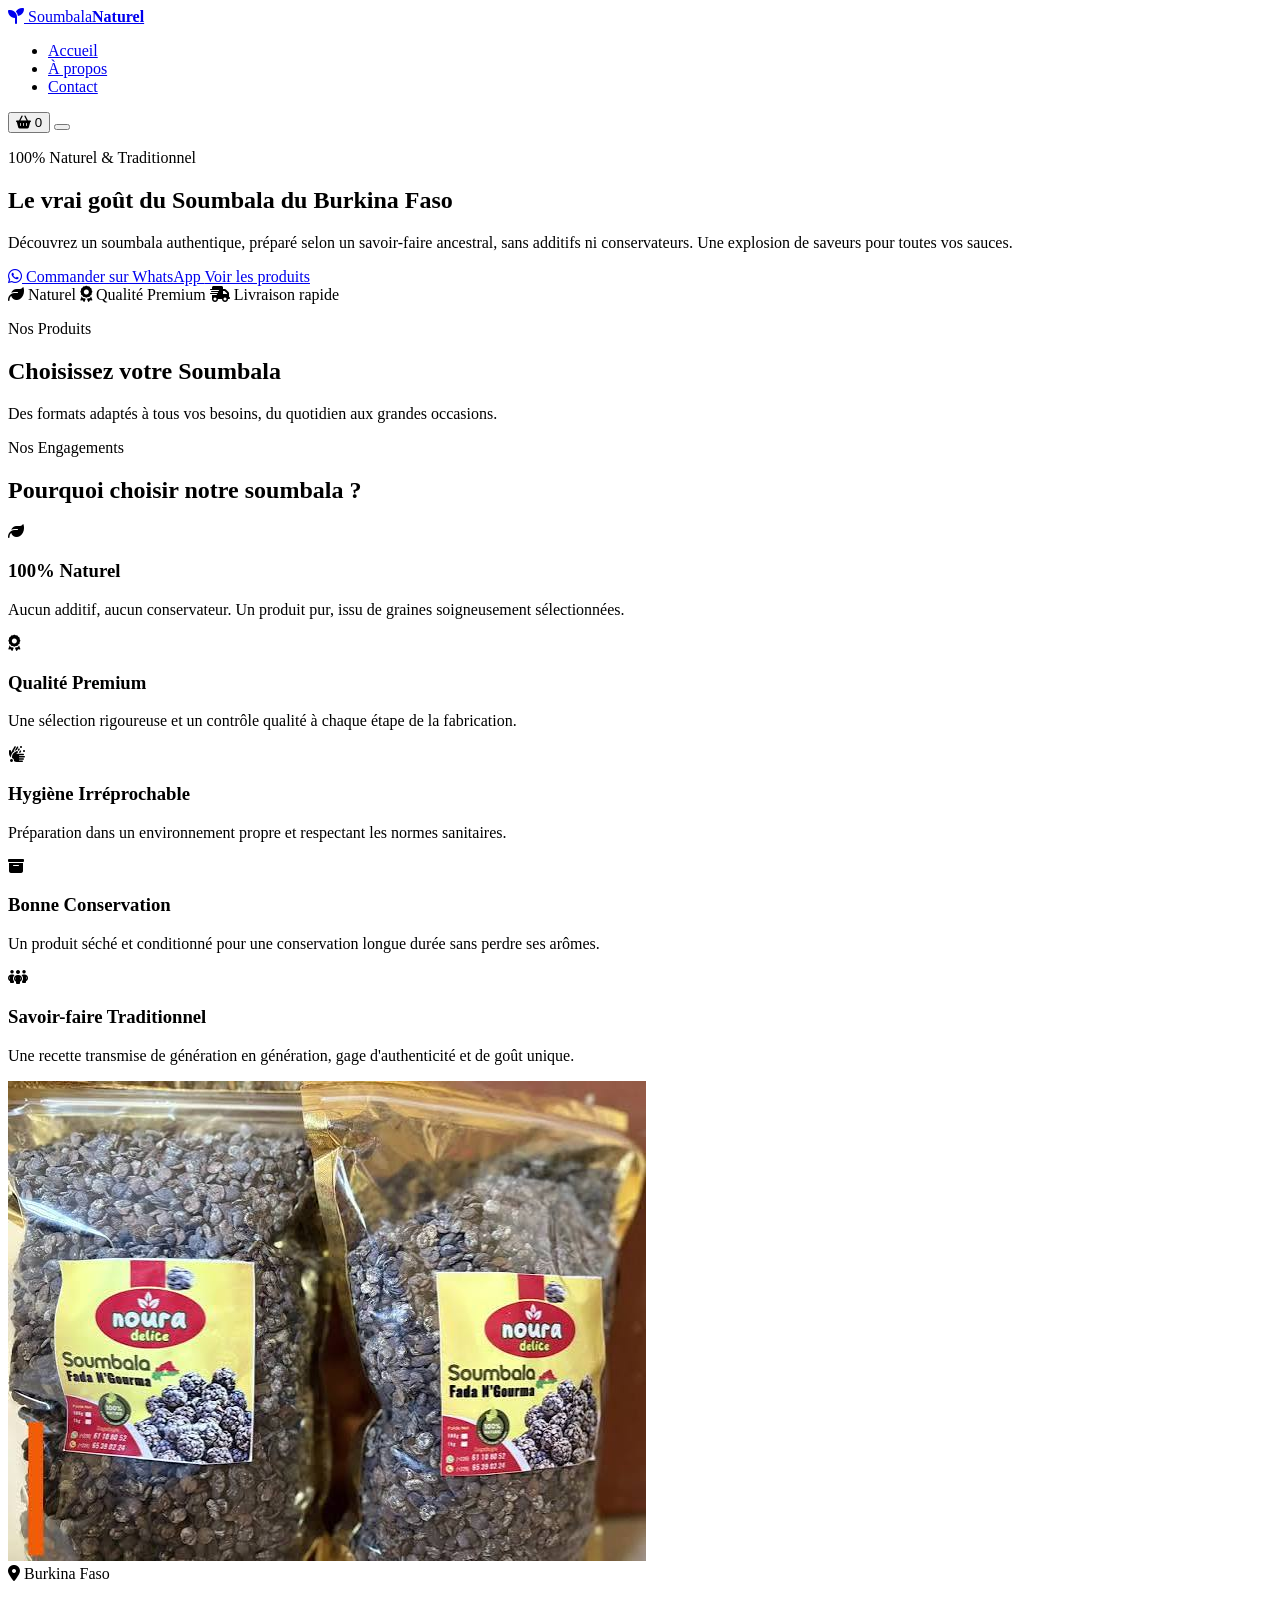
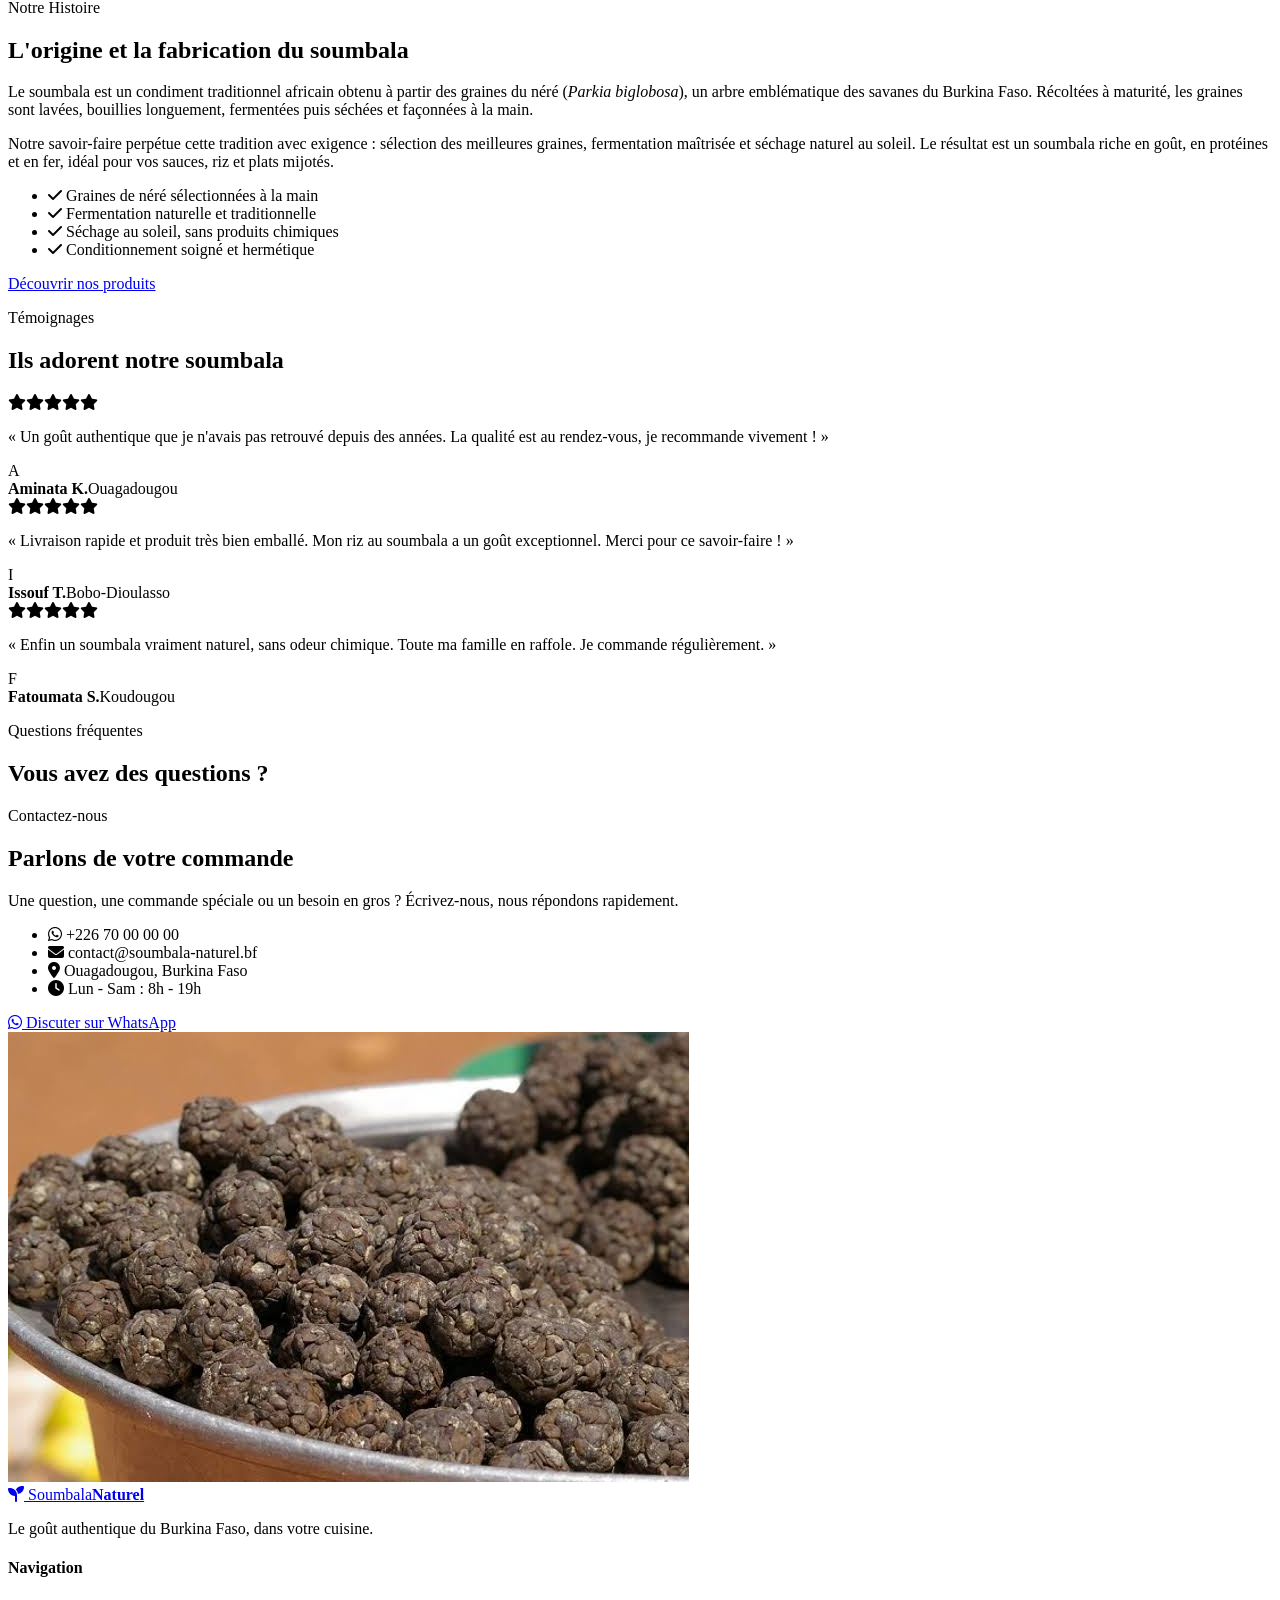
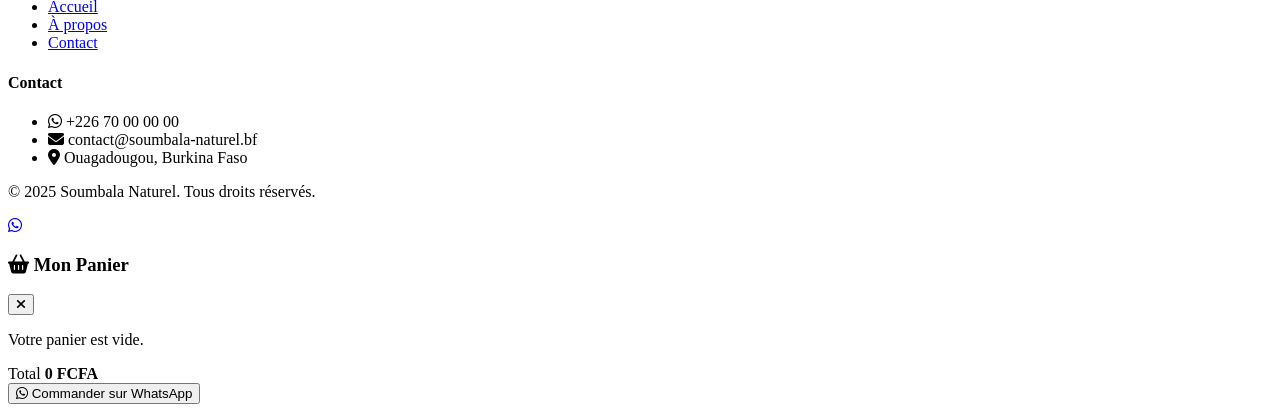
==== index.html @ 53262dc0 "Add files via upload" ====
<!DOCTYPE html>
<html lang="fr">
<head>
  <meta charset="UTF-8">
  <meta name="viewport" content="width=device-width, initial-scale=1.0">
  <title>Soumbala Naturel du Burkina Faso</title>
  <link rel="stylesheet" href="style.css">
  <link rel="preconnect" href="https://fonts.googleapis.com">
  <link rel="preconnect" href="https://fonts.gstatic.com" crossorigin>
  <link href="https://fonts.googleapis.com/css2?family=Playfair+Display:wght@600;700&family=Poppins:wght@300;400;500;600&display=swap" rel="stylesheet">
  <link rel="stylesheet" href="https://cdnjs.cloudflare.com/ajax/libs/font-awesome/6.5.0/css/all.min.css">
</head>
<body>

  <!-- ===== HEADER / NAVIGATION ===== -->
  <header class="header" id="header">
    <div class="container nav-container">
      <a href="#accueil" class="logo">
        <i class="fa-solid fa-seedling"></i>
        <span>Soumbala<strong>Naturel</strong></span>
      </a>

      <nav class="nav" id="nav">
        <ul class="nav-list">
          <li><a href="index.html" class="nav-link active">Accueil</a></li>
          <li><a href="a-propos.html" class="nav-link">À propos</a></li>
          <li><a href="contact.html" class="nav-link">Contact</a></li>
        </ul>
      </nav>

      <div class="nav-actions">
        <button class="cart-btn" id="cartBtn" aria-label="Panier">
          <i class="fa-solid fa-basket-shopping"></i>
          <span class="cart-count" id="cartCount">0</span>
        </button>
        <button class="hamburger" id="hamburger" aria-label="Menu">
          <span></span><span></span><span></span>
        </button>
      </div>
    </div>
  </header>

  <!-- ===== HERO ===== -->
  <section class="hero" id="accueil">
    <div class="hero-overlay"></div>
    <div class="container hero-content">
      <p class="hero-tag">100% Naturel & Traditionnel</p>
      <h1>Le vrai goût du <span>Soumbala</span> du Burkina Faso</h1>
      <p class="hero-text">
        Découvrez un soumbala authentique, préparé selon un savoir-faire ancestral,
        sans additifs ni conservateurs. Une explosion de saveurs pour toutes vos sauces.
      </p>
      <div class="hero-buttons">
        <a href="https://wa.me/22654299523?text=Bonjour%2C%20je%20souhaite%20commander%20du%20soumbala%20naturel."
           target="_blank" class="btn btn-whatsapp">
          <i class="fa-brands fa-whatsapp"></i> Commander sur WhatsApp
        </a>
        <a href="#produits" class="btn btn-outline">Voir les produits</a>
      </div>
      <div class="hero-badges">
        <span><i class="fa-solid fa-leaf"></i> Naturel</span>
        <span><i class="fa-solid fa-award"></i> Qualité Premium</span>
        <span><i class="fa-solid fa-truck-fast"></i> Livraison rapide</span>
      </div>
    </div>
  </section>

  <!-- ===== PRODUITS ===== -->
  <section class="section produits" id="produits">
    <div class="container">
      <div class="section-head">
        <p class="section-tag">Nos Produits</p>
        <h2>Choisissez votre <span>Soumbala</span></h2>
        <p class="section-desc">Des formats adaptés à tous vos besoins, du quotidien aux grandes occasions.</p>
      </div>

      <div class="products-grid" id="productsGrid">
        <!-- Les produits sont générés par JavaScript -->
      </div>
    </div>
  </section>

  <!-- ===== POURQUOI NOUS CHOISIR ===== -->
  <section class="section pourquoi" id="pourquoi">
    <div class="container">
      <div class="section-head">
        <p class="section-tag">Nos Engagements</p>
        <h2>Pourquoi choisir notre <span>soumbala</span> ?</h2>
      </div>
      <div class="features-grid">
        <div class="feature-card">
          <div class="feature-icon"><i class="fa-solid fa-leaf"></i></div>
          <h3>100% Naturel</h3>
          <p>Aucun additif, aucun conservateur. Un produit pur, issu de graines soigneusement sélectionnées.</p>
        </div>
        <div class="feature-card">
          <div class="feature-icon"><i class="fa-solid fa-award"></i></div>
          <h3>Qualité Premium</h3>
          <p>Une sélection rigoureuse et un contrôle qualité à chaque étape de la fabrication.</p>
        </div>
        <div class="feature-card">
          <div class="feature-icon"><i class="fa-solid fa-hands-bubbles"></i></div>
          <h3>Hygiène Irréprochable</h3>
          <p>Préparation dans un environnement propre et respectant les normes sanitaires.</p>
        </div>
        <div class="feature-card">
          <div class="feature-icon"><i class="fa-solid fa-box-archive"></i></div>
          <h3>Bonne Conservation</h3>
          <p>Un produit séché et conditionné pour une conservation longue durée sans perdre ses arômes.</p>
        </div>
        <div class="feature-card">
          <div class="feature-icon"><i class="fa-solid fa-people-group"></i></div>
          <h3>Savoir-faire Traditionnel</h3>
          <p>Une recette transmise de génération en génération, gage d'authenticité et de goût unique.</p>
        </div>
      </div>
    </div>
  </section>

  <!-- ===== À PROPOS / ORIGINE ===== -->
  <section class="section apropos" id="apropos">
    <div class="container apropos-grid">
      <div class="apropos-image">
        <img src="images/image1.jpg" alt="Graines de soumbala naturelles" loading="lazy">
        <div class="apropos-image-badge">
          <i class="fa-solid fa-location-dot"></i>
          <span>Burkina Faso</span>
        </div>
      </div>
      <div class="apropos-text">
        <p class="section-tag">Notre Histoire</p>
        <h2>L'origine et la fabrication du <span>soumbala</span></h2>
        <p>
          Le soumbala est un condiment traditionnel africain obtenu à partir des graines
          du néré (<em>Parkia biglobosa</em>), un arbre emblématique des savanes du Burkina Faso.
          Récoltées à maturité, les graines sont lavées, bouillies longuement, fermentées
          puis séchées et façonnées à la main.
        </p>
        <p>
          Notre savoir-faire perpétue cette tradition avec exigence : sélection des meilleures
          graines, fermentation maîtrisée et séchage naturel au soleil. Le résultat est un
          soumbala riche en goût, en protéines et en fer, idéal pour vos sauces, riz et plats mijotés.
        </p>
        <ul class="apropos-list">
          <li><i class="fa-solid fa-check"></i> Graines de néré sélectionnées à la main</li>
          <li><i class="fa-solid fa-check"></i> Fermentation naturelle et traditionnelle</li>
          <li><i class="fa-solid fa-check"></i> Séchage au soleil, sans produits chimiques</li>
          <li><i class="fa-solid fa-check"></i> Conditionnement soigné et hermétique</li>
        </ul>
        <a href="#produits" class="btn btn-primary">Découvrir nos produits</a>
      </div>
    </div>
  </section>

  <!-- ===== TÉMOIGNAGES ===== -->
  <section class="section avis" id="avis">
    <div class="container">
      <div class="section-head">
        <p class="section-tag">Témoignages</p>
        <h2>Ils adorent notre <span>soumbala</span></h2>
      </div>
      <div class="avis-grid">
        <div class="avis-card">
          <div class="stars"><i class="fa-solid fa-star"></i><i class="fa-solid fa-star"></i><i class="fa-solid fa-star"></i><i class="fa-solid fa-star"></i><i class="fa-solid fa-star"></i></div>
          <p>« Un goût authentique que je n'avais pas retrouvé depuis des années. La qualité est au rendez-vous, je recommande vivement ! »</p>
          <div class="avis-author">
            <div class="avatar">A</div>
            <div><strong>Aminata K.</strong><span>Ouagadougou</span></div>
          </div>
        </div>
        <div class="avis-card">
          <div class="stars"><i class="fa-solid fa-star"></i><i class="fa-solid fa-star"></i><i class="fa-solid fa-star"></i><i class="fa-solid fa-star"></i><i class="fa-solid fa-star"></i></div>
          <p>« Livraison rapide et produit très bien emballé. Mon riz au soumbala a un goût exceptionnel. Merci pour ce savoir-faire ! »</p>
          <div class="avis-author">
            <div class="avatar">I</div>
            <div><strong>Issouf T.</strong><span>Bobo-Dioulasso</span></div>
          </div>
        </div>
        <div class="avis-card">
          <div class="stars"><i class="fa-solid fa-star"></i><i class="fa-solid fa-star"></i><i class="fa-solid fa-star"></i><i class="fa-solid fa-star"></i><i class="fa-solid fa-star"></i></div>
          <p>« Enfin un soumbala vraiment naturel, sans odeur chimique. Toute ma famille en raffole. Je commande régulièrement. »</p>
          <div class="avis-author">
            <div class="avatar">F</div>
            <div><strong>Fatoumata S.</strong><span>Koudougou</span></div>
          </div>
        </div>
      </div>
    </div>
  </section>

  <!-- ===== FAQ ===== -->
  <section class="section faq" id="faq">
    <div class="container">
      <div class="section-head">
        <p class="section-tag">Questions fréquentes</p>
        <h2>Vous avez des <span>questions</span> ?</h2>
      </div>
      <div class="faq-list" id="faqList">
        <!-- FAQ générée par JavaScript -->
      </div>
    </div>
  </section>

  <!-- ===== CONTACT ===== -->
  <section class="section contact" id="contact">
    <div class="container contact-grid">
      <div class="contact-info">
        <p class="section-tag">Contactez-nous</p>
        <h2>Parlons de votre <span>commande</span></h2>
        <p>Une question, une commande spéciale ou un besoin en gros ? Écrivez-nous, nous répondons rapidement.</p>
        <ul class="contact-list">
          <li><i class="fa-brands fa-whatsapp"></i> <span>+226 70 00 00 00</span></li>
          <li><i class="fa-solid fa-envelope"></i> <span>contact@soumbala-naturel.bf</span></li>
          <li><i class="fa-solid fa-location-dot"></i> <span>Ouagadougou, Burkina Faso</span></li>
          <li><i class="fa-solid fa-clock"></i> <span>Lun - Sam : 8h - 19h</span></li>
        </ul>
        <a href="https://wa.me/22654299523?text=Bonjour%2C%20je%20souhaite%20des%20informations%20sur%20le%20soumbala."
           target="_blank" class="btn btn-whatsapp">
          <i class="fa-brands fa-whatsapp"></i> Discuter sur WhatsApp
        </a>
      </div>
      <div class="contact-image">
        <img src="images/image2.jpg" alt="Cuisine traditionnelle africaine au soumbala" loading="lazy">
      </div>
    </div>
  </section>

  <!-- ===== FOOTER ===== -->
  <footer class="footer">
    <div class="container footer-grid">
      <div class="footer-col">
        <a href="#accueil" class="logo footer-logo">
          <i class="fa-solid fa-seedling"></i>
          <span>Soumbala<strong>Naturel</strong></span>
        </a>
        <p>Le goût authentique du Burkina Faso, dans votre cuisine.</p>
      </div>
      <div class="footer-col">
        <h4>Navigation</h4>
        <ul>
          <li><a href="#accueil">Accueil</a></li>
          <li><a href="#apropos">À propos</a></li>
          <li><a href="#contact">Contact</a></li>
        </ul>
      </div>
      <div class="footer-col">
        <h4>Contact</h4>
        <ul>
          <li><i class="fa-brands fa-whatsapp"></i> +226 70 00 00 00</li>
          <li><i class="fa-solid fa-envelope"></i> contact@soumbala-naturel.bf</li>
          <li><i class="fa-solid fa-location-dot"></i> Ouagadougou, Burkina Faso</li>
        </ul>
      </div>
    </div>
    <div class="footer-bottom">
      <p>© 2025 Soumbala Naturel. Tous droits réservés.</p>
    </div>
  </footer>

  <!-- ===== BOUTON WHATSAPP FLOTTANT ===== -->
  <a href="https://wa.me/22654299523?text=Bonjour%2C%20je%20souhaite%20commander%20du%20soumbala."
     target="_blank" class="whatsapp-float" aria-label="WhatsApp">
    <i class="fa-brands fa-whatsapp"></i>
  </a>

  <!-- ===== PANIER LATÉRAL ===== -->
  <div class="cart-overlay" id="cartOverlay"></div>
  <aside class="cart-panel" id="cartPanel">
    <div class="cart-header">
      <h3><i class="fa-solid fa-basket-shopping"></i> Mon Panier</h3>
      <button class="cart-close" id="cartClose" aria-label="Fermer">
        <i class="fa-solid fa-xmark"></i>
      </button>
    </div>
    <div class="cart-items" id="cartItems">
      <p class="cart-empty">Votre panier est vide.</p>
    </div>
    <div class="cart-footer">
      <div class="cart-total">
        <span>Total</span>
        <strong id="cartTotal">0 FCFA</strong>
      </div>
      <button class="btn btn-whatsapp btn-full" id="checkoutBtn">
        <i class="fa-brands fa-whatsapp"></i> Commander sur WhatsApp
      </button>
    </div>
  </aside>

  <script src="script.js"></script>
</body>
</html>
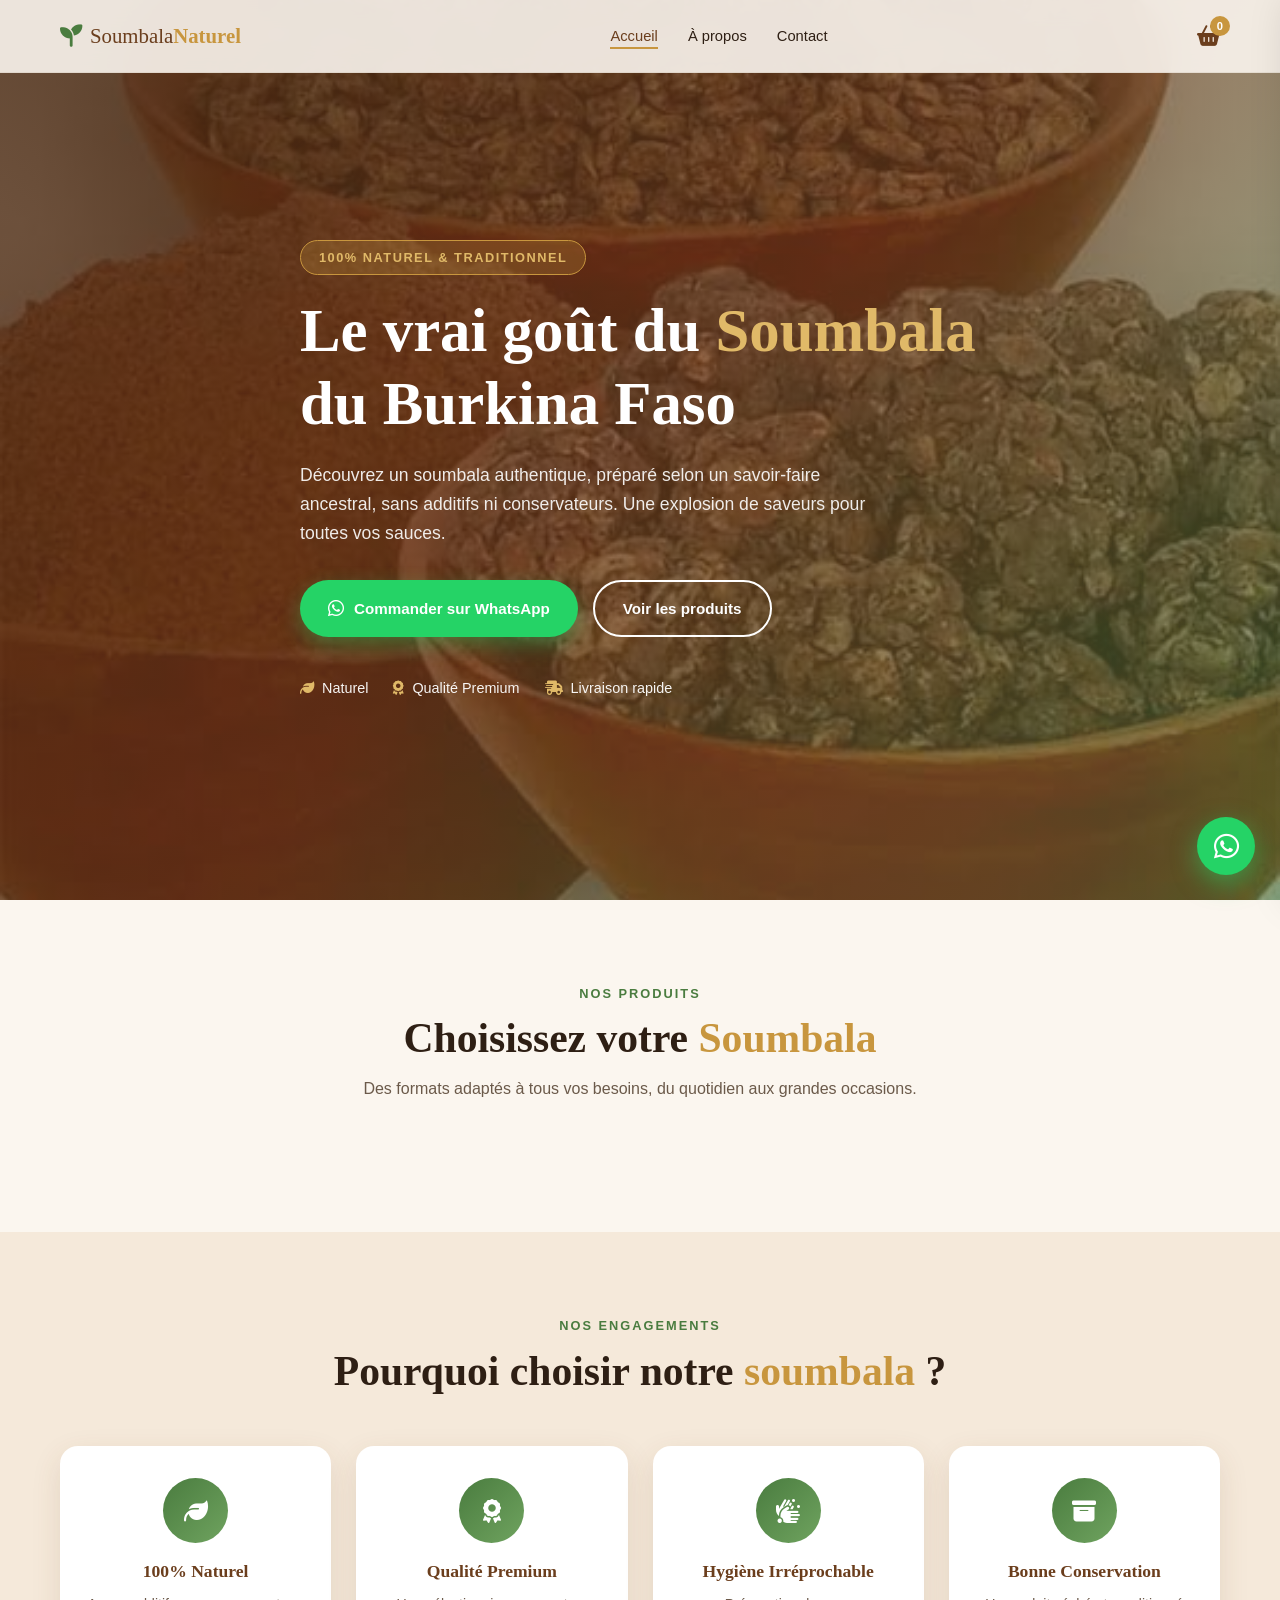
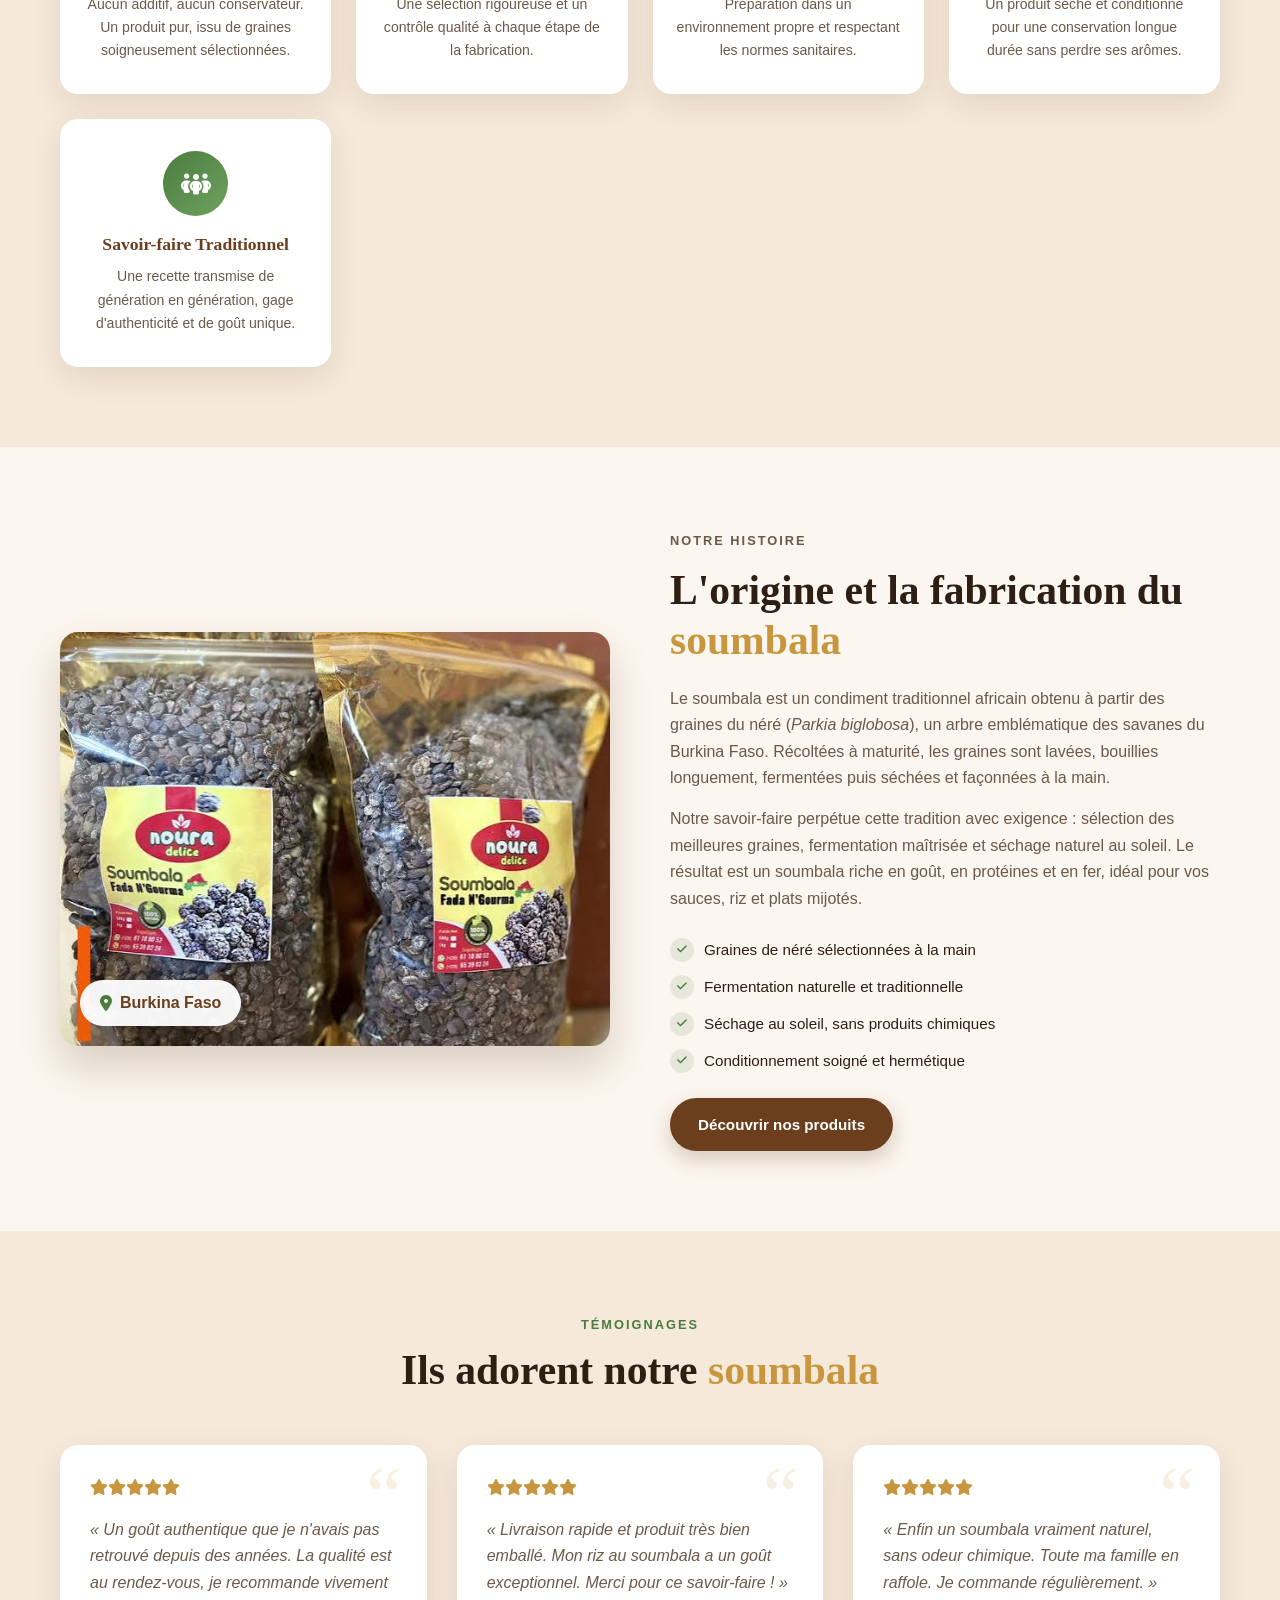
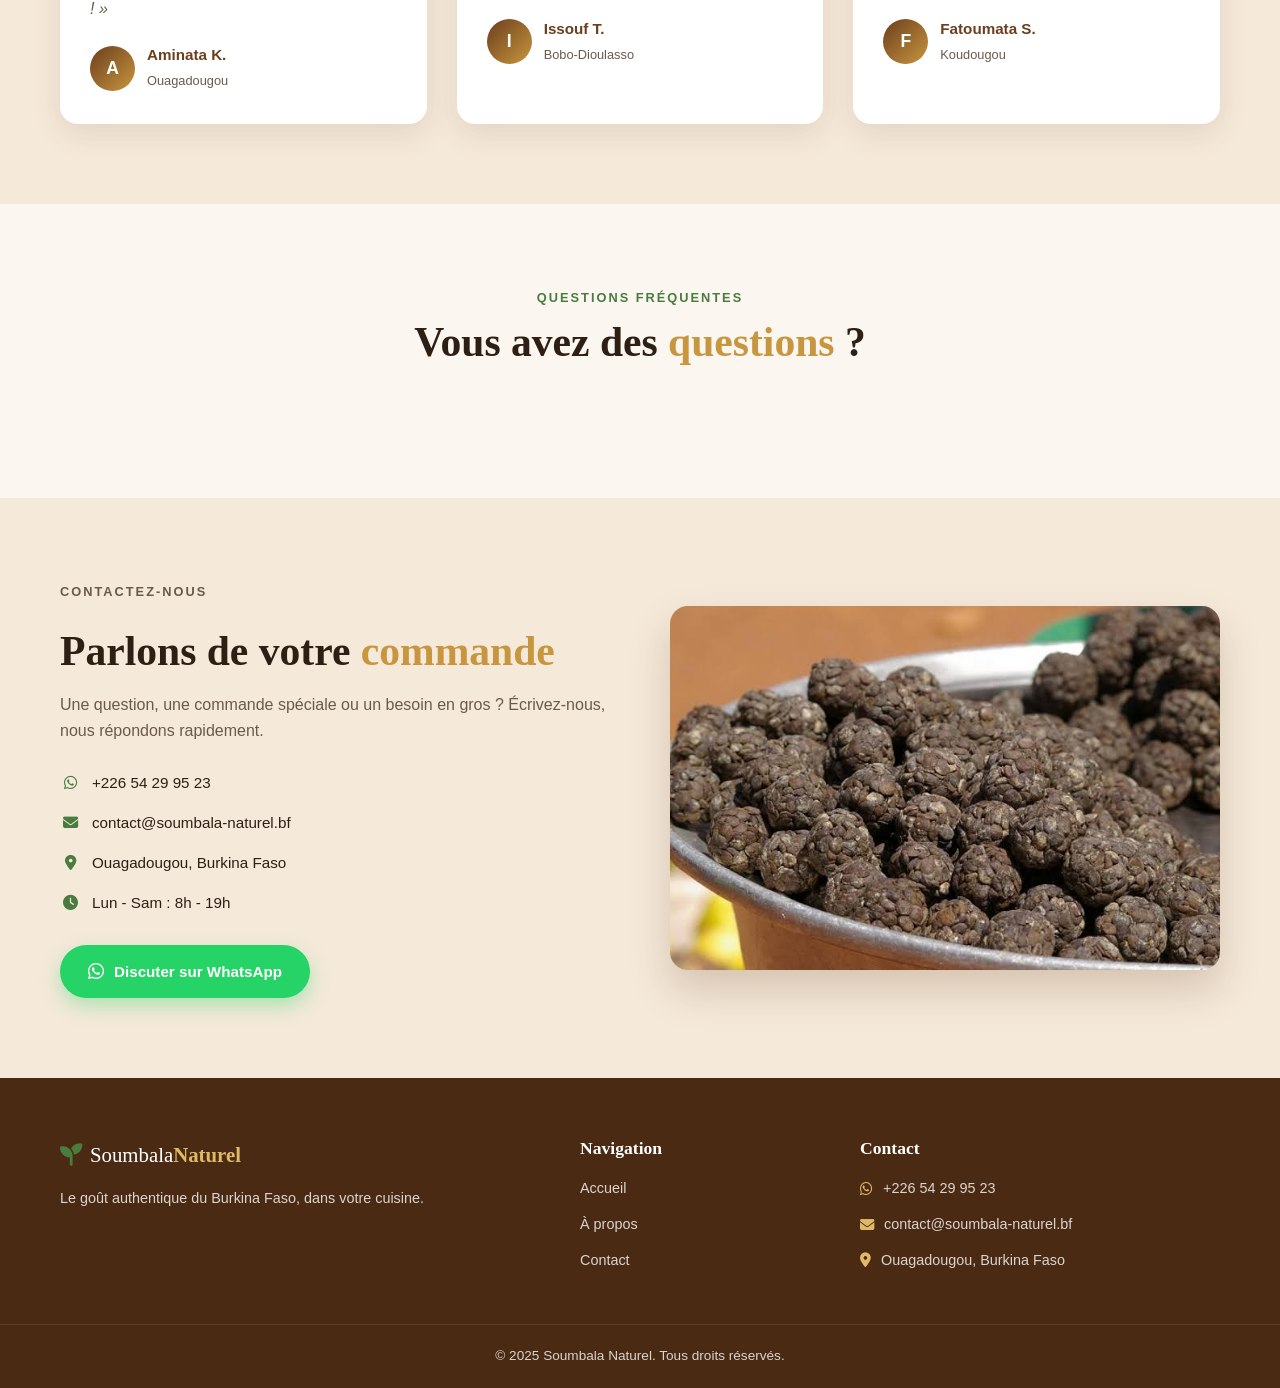
==== commit 7499ab74: "Update index.html" ====
--- a/index.html
+++ b/index.html
@@ -209,7 +209,7 @@
         <h2>Parlons de votre <span>commande</span></h2>
         <p>Une question, une commande spéciale ou un besoin en gros ? Écrivez-nous, nous répondons rapidement.</p>
         <ul class="contact-list">
-          <li><i class="fa-brands fa-whatsapp"></i> <span>+226 70 00 00 00</span></li>
+          <li><i class="fa-brands fa-whatsapp"></i> <span>+226 54 29 95 23</span></li>
           <li><i class="fa-solid fa-envelope"></i> <span>contact@soumbala-naturel.bf</span></li>
           <li><i class="fa-solid fa-location-dot"></i> <span>Ouagadougou, Burkina Faso</span></li>
           <li><i class="fa-solid fa-clock"></i> <span>Lun - Sam : 8h - 19h</span></li>
@@ -246,7 +246,7 @@
       <div class="footer-col">
         <h4>Contact</h4>
         <ul>
-          <li><i class="fa-brands fa-whatsapp"></i> +226 70 00 00 00</li>
+          <li><i class="fa-brands fa-whatsapp"></i> +226 54 29 95 23</li>
           <li><i class="fa-solid fa-envelope"></i> contact@soumbala-naturel.bf</li>
           <li><i class="fa-solid fa-location-dot"></i> Ouagadougou, Burkina Faso</li>
         </ul>
@@ -288,4 +288,4 @@
 
   <script src="script.js"></script>
 </body>
-</html>+</html>
--- a/style.css
+++ b/style.css
@@ -0,0 +1,1121 @@
+/* ================= VARIABLES ================= */
+:root {
+  --marron: #6B3E1D;
+  --marron-fonce: #4A2A12;
+  --beige: #F5E9DA;
+  --beige-clair: #FBF6EF;
+  --dore: #C8963E;
+  --dore-clair: #E0B968;
+  --vert: #4A7C3F;
+  --vert-clair: #6FA35F;
+  --blanc: #FFFFFF;
+  --texte: #2E1F14;
+  --texte-clair: #6B5A4A;
+  --ombre: 0 10px 30px rgba(107, 62, 29, 0.12);
+  --ombre-hover: 0 20px 40px rgba(107, 62, 29, 0.22);
+  --radius: 18px;
+  --transition: 0.35s cubic-bezier(0.4, 0, 0.2, 1);
+}
+
+/* ================= RESET ================= */
+* { margin: 0; padding: 0; box-sizing: border-box; }
+html { scroll-behavior: smooth; scroll-padding-top: 80px; }
+body {
+  font-family: 'Poppins', sans-serif;
+  color: var(--texte);
+  background: var(--beige-clair);
+  line-height: 1.65;
+  overflow-x: hidden;
+}
+img { max-width: 100%; display: block; }
+a { text-decoration: none; color: inherit; }
+ul { list-style: none; }
+button { font-family: inherit; cursor: pointer; border: none; background: none; }
+
+h1, h2, h3, h4 { font-family: 'Playfair Display', serif; font-weight: 700; line-height: 1.2; }
+h2 { font-size: clamp(1.6rem, 4vw, 2.6rem); }
+h2 span { color: var(--dore); }
+
+.container { width: 100%; max-width: 1200px; margin: 0 auto; padding: 0 20px; }
+.section { padding: 80px 0; }
+.section-head { text-align: center; max-width: 700px; margin: 0 auto 50px; }
+.section-tag {
+  display: inline-block;
+  color: var(--vert);
+  font-weight: 600;
+  letter-spacing: 2px;
+  text-transform: uppercase;
+  font-size: 0.8rem;
+  margin-bottom: 10px;
+}
+.section-desc { color: var(--texte-clair); margin-top: 12px; }
+
+/* ================= BOUTONS ================= */
+.btn {
+  display: inline-flex;
+  align-items: center;
+  justify-content: center;
+  gap: 10px;
+  padding: 14px 28px;
+  border-radius: 50px;
+  font-weight: 600;
+  font-size: 0.95rem;
+  transition: var(--transition);
+  white-space: nowrap;
+}
+.btn i { font-size: 1.15rem; }
+.btn-whatsapp {
+  background: #25D366;
+  color: #fff;
+  box-shadow: 0 8px 20px rgba(37, 211, 102, 0.35);
+}
+.btn-whatsapp:hover { background: #1EBE5A; transform: translateY(-3px); box-shadow: 0 12px 28px rgba(37, 211, 102, 0.45); }
+.btn-primary {
+  background: var(--marron);
+  color: #fff;
+  box-shadow: 0 8px 20px rgba(107, 62, 29, 0.25);
+}
+.btn-primary:hover { background: var(--marron-fonce); transform: translateY(-3px); }
+.btn-outline {
+  background: transparent;
+  color: var(--marron);
+  border: 2px solid var(--marron);
+}
+.btn-outline:hover { background: var(--marron); color: #fff; transform: translateY(-3px); }
+.btn-full { width: 100%; }
+
+/* ================= HEADER ================= */
+.header {
+  position: fixed;
+  top: 0; left: 0; width: 100%;
+  z-index: 1000;
+  background: rgba(251, 246, 239, 0.9);
+  backdrop-filter: blur(12px);
+  transition: var(--transition);
+  border-bottom: 1px solid rgba(107, 62, 29, 0.08);
+}
+.header.scrolled { box-shadow: 0 5px 20px rgba(107, 62, 29, 0.1); background: rgba(251, 246, 239, 0.98); }
+.nav-container { display: flex; align-items: center; justify-content: space-between; height: 72px; }
+
+.logo {
+  display: flex;
+  align-items: center;
+  gap: 8px;
+  font-family: 'Playfair Display', serif;
+  font-size: 1.3rem;
+  color: var(--marron);
+}
+.logo i { color: var(--vert); font-size: 1.4rem; }
+.logo strong { color: var(--dore); }
+
+.nav-list { display: flex; gap: 30px; }
+.nav-link {
+  font-weight: 500;
+  font-size: 0.92rem;
+  color: var(--texte);
+  position: relative;
+  transition: var(--transition);
+}
+.nav-link::after {
+  content: '';
+  position: absolute;
+  bottom: -5px; left: 0;
+  width: 0; height: 2px;
+  background: var(--dore);
+  transition: var(--transition);
+}
+.nav-link:hover, .nav-link.active { color: var(--marron); }
+.nav-link:hover::after, .nav-link.active::after { width: 100%; }
+
+.nav-actions { display: flex; align-items: center; gap: 15px; }
+.cart-btn {
+  position: relative;
+  font-size: 1.3rem;
+  color: var(--marron);
+  transition: var(--transition);
+}
+.cart-btn:hover { color: var(--dore); transform: scale(1.1); }
+.cart-count {
+  position: absolute;
+  top: -8px; right: -10px;
+  background: var(--dore);
+  color: #fff;
+  font-size: 0.7rem;
+  font-weight: 600;
+  width: 20px; height: 20px;
+  border-radius: 50%;
+  display: flex; align-items: center; justify-content: center;
+}
+
+.hamburger { display: none; flex-direction: column; gap: 5px; padding: 5px; }
+.hamburger span {
+  width: 26px; height: 3px;
+  background: var(--marron);
+  border-radius: 3px;
+  transition: var(--transition);
+}
+.hamburger.active span:nth-child(1) { transform: translateY(8px) rotate(45deg); }
+.hamburger.active span:nth-child(2) { opacity: 0; }
+.hamburger.active span:nth-child(3) { transform: translateY(-8px) rotate(-45deg); }
+
+/* ================= HERO ================= */
+.hero {
+  position: relative;
+  min-height: 100vh;
+  display: flex;
+  align-items: center;
+  background: url('images/image3.jpg') center/cover no-repeat;
+  padding: 120px 0 80px;
+}
+.hero-overlay {
+  position: absolute;
+  inset: 0;
+  background: linear-gradient(135deg, rgba(74, 42, 18, 0.85) 0%, rgba(107, 62, 29, 0.7) 50%, rgba(74, 124, 63, 0.6) 100%);
+}
+.hero-content { position: relative; z-index: 2; max-width: 720px; color: #fff; }
+.hero-tag {
+  display: inline-block;
+  background: rgba(200, 150, 62, 0.25);
+  border: 1px solid var(--dore);
+  color: var(--dore-clair);
+  padding: 6px 18px;
+  border-radius: 50px;
+  font-size: 0.8rem;
+  font-weight: 600;
+  letter-spacing: 1.5px;
+  text-transform: uppercase;
+  margin-bottom: 20px;
+}
+.hero h1 { font-size: clamp(2rem, 5.5vw, 3.8rem); margin-bottom: 20px; }
+.hero h1 span { color: var(--dore-clair); }
+.hero-text { font-size: clamp(0.95rem, 2vw, 1.1rem); color: rgba(255,255,255,0.9); margin-bottom: 32px; max-width: 600px; }
+.hero-buttons { display: flex; flex-wrap: wrap; gap: 15px; margin-bottom: 40px; }
+.hero-buttons .btn-outline { border-color: #fff; color: #fff; }
+.hero-buttons .btn-outline:hover { background: #fff; color: var(--marron); }
+.hero-badges { display: flex; flex-wrap: wrap; gap: 25px; }
+.hero-badges span { display: flex; align-items: center; gap: 8px; font-size: 0.9rem; color: rgba(255,255,255,0.95); }
+.hero-badges i { color: var(--dore-clair); }
+
+/* ================= PRODUITS ================= */
+.products-grid {
+  display: grid;
+  grid-template-columns: repeat(auto-fit, minmax(280px, 1fr));
+  gap: 30px;
+}
+.product-card {
+  background: #fff;
+  border-radius: var(--radius);
+  overflow: hidden;
+  box-shadow: var(--ombre);
+  transition: var(--transition);
+  display: flex;
+  flex-direction: column;
+}
+.product-card:hover { transform: translateY(-8px); box-shadow: var(--ombre-hover); }
+.product-image {
+  position: relative;
+  height: 220px;
+  overflow: hidden;
+}
+.product-image img { width: 100%; height: 100%; object-fit: cover; transition: var(--transition); }
+.product-card:hover .product-image img { transform: scale(1.08); }
+.product-badge {
+  position: absolute;
+  top: 15px; left: 15px;
+  background: var(--dore);
+  color: #fff;
+  padding: 5px 14px;
+  border-radius: 50px;
+  font-size: 0.75rem;
+  font-weight: 600;
+}
+.product-body { padding: 22px; display: flex; flex-direction: column; flex: 1; }
+.product-body h3 { font-size: 1.25rem; margin-bottom: 8px; color: var(--marron); }
+.product-body p { color: var(--texte-clair); font-size: 0.9rem; margin-bottom: 15px; flex: 1; }
+.product-meta {
+  display: flex;
+  justify-content: space-between;
+  align-items: center;
+  padding: 12px 0;
+  border-top: 1px dashed rgba(107, 62, 29, 0.2);
+  margin-bottom: 15px;
+}
+.product-format { font-size: 0.85rem; color: var(--texte-clair); }
+.product-format i { color: var(--vert); margin-right: 5px; }
+.product-price { font-family: 'Playfair Display', serif; font-size: 1.3rem; font-weight: 700; color: var(--marron); }
+.product-actions { display: flex; gap: 10px; }
+.product-actions .btn { flex: 1; padding: 12px 15px; font-size: 0.85rem; }
+.btn-cart {
+  background: var(--beige);
+  color: var(--marron);
+  border: 1px solid rgba(107, 62, 29, 0.15);
+}
+.btn-cart:hover { background: var(--marron); color: #fff; }
+
+/* ================= FEATURES ================= */
+.pourquoi { background: var(--beige); }
+.features-grid {
+  display: grid;
+  grid-template-columns: repeat(auto-fit, minmax(220px, 1fr));
+  gap: 25px;
+}
+.feature-card {
+  background: #fff;
+  padding: 32px 24px;
+  border-radius: var(--radius);
+  text-align: center;
+  box-shadow: var(--ombre);
+  transition: var(--transition);
+}
+.feature-card:hover { transform: translateY(-8px); box-shadow: var(--ombre-hover); }
+.feature-icon {
+  width: 65px; height: 65px;
+  margin: 0 auto 18px;
+  background: linear-gradient(135deg, var(--vert), var(--vert-clair));
+  color: #fff;
+  border-radius: 50%;
+  display: flex; align-items: center; justify-content: center;
+  font-size: 1.5rem;
+  transition: var(--transition);
+}
+.feature-card:hover .feature-icon { transform: rotate(-10deg) scale(1.1); background: linear-gradient(135deg, var(--dore), var(--dore-clair)); }
+.feature-card h3 { font-size: 1.1rem; margin-bottom: 10px; color: var(--marron); }
+.feature-card p { font-size: 0.88rem; color: var(--texte-clair); }
+
+/* ================= APROPOS ================= */
+.apropos-grid {
+  display: grid;
+  grid-template-columns: 1fr 1fr;
+  gap: 60px;
+  align-items: center;
+}
+.apropos-image { position: relative; border-radius: var(--radius); overflow: hidden; box-shadow: var(--ombre-hover); }
+.apropos-image img { width: 100%; height: 100%; object-fit: cover; transition: var(--transition); }
+.apropos-image:hover img { transform: scale(1.05); }
+.apropos-image-badge {
+  position: absolute;
+  bottom: 20px; left: 20px;
+  background: rgba(255,255,255,0.95);
+  padding: 10px 20px;
+  border-radius: 50px;
+  display: flex; align-items: center; gap: 8px;
+  font-weight: 600;
+  color: var(--marron);
+  box-shadow: var(--ombre);
+}
+.apropos-image-badge i { color: var(--vert); }
+.apropos-text h2 { margin-bottom: 20px; }
+.apropos-text p { color: var(--texte-clair); margin-bottom: 15px; }
+.apropos-list { margin: 25px 0; }
+.apropos-list li { display: flex; align-items: center; gap: 10px; margin-bottom: 12px; font-size: 0.95rem; }
+.apropos-list i { color: var(--vert); background: rgba(74, 124, 63, 0.12); width: 24px; height: 24px; border-radius: 50%; display: flex; align-items: center; justify-content: center; font-size: 0.7rem; flex-shrink: 0; }
+
+/* ================= AVIS ================= */
+.avis { background: var(--beige); }
+.avis-grid {
+  display: grid;
+  grid-template-columns: repeat(auto-fit, minmax(280px, 1fr));
+  gap: 30px;
+}
+.avis-card {
+  background: #fff;
+  padding: 30px;
+  border-radius: var(--radius);
+  box-shadow: var(--ombre);
+  transition: var(--transition);
+  position: relative;
+}
+.avis-card::before {
+  content: '\201C';
+  position: absolute;
+  top: 10px; right: 25px;
+  font-family: 'Playfair Display', serif;
+  font-size: 5rem;
+  color: rgba(200, 150, 62, 0.15);
+  line-height: 1;
+}
+.avis-card:hover { transform: translateY(-8px); box-shadow: var(--ombre-hover); }
+.stars { color: var(--dore); margin-bottom: 15px; }
+.avis-card p { font-style: italic; color: var(--texte-clair); margin-bottom: 20px; position: relative; z-index: 1; }
+.avis-author { display: flex; align-items: center; gap: 12px; }
+.avatar {
+  width: 45px; height: 45px;
+  border-radius: 50%;
+  background: linear-gradient(135deg, var(--marron), var(--dore));
+  color: #fff;
+  display: flex; align-items: center; justify-content: center;
+  font-weight: 700;
+  font-size: 1.1rem;
+}
+.avis-author strong { display: block; color: var(--marron); font-size: 0.95rem; }
+.avis-author span { font-size: 0.8rem; color: var(--texte-clair); }
+
+/* ================= FAQ ================= */
+.faq-list { max-width: 800px; margin: 0 auto; }
+.faq-item {
+  background: #fff;
+  border-radius: 14px;
+  margin-bottom: 15px;
+  box-shadow: var(--ombre);
+  overflow: hidden;
+  transition: var(--transition);
+}
+.faq-question {
+  width: 100%;
+  display: flex;
+  justify-content: space-between;
+  align-items: center;
+  padding: 20px 25px;
+  text-align: left;
+  font-weight: 600;
+  font-size: 1rem;
+  color: var(--marron);
+  transition: var(--transition);
+}
+.faq-question:hover { color: var(--dore); }
+.faq-question i { transition: var(--transition); color: var(--dore); flex-shrink: 0; margin-left: 15px; }
+.faq-item.active .faq-question i { transform: rotate(180deg); }
+.faq-answer {
+  max-height: 0;
+  overflow: hidden;
+  transition: max-height 0.4s ease, padding 0.4s ease;
+  padding: 0 25px;
+  color: var(--texte-clair);
+  font-size: 0.92rem;
+}
+.faq-item.active .faq-answer { max-height: 300px; padding: 0 25px 20px; }
+
+/* ================= CONTACT ================= */
+.contact { background: var(--beige); }
+.contact-grid {
+  display: grid;
+  grid-template-columns: 1fr 1fr;
+  gap: 60px;
+  align-items: center;
+}
+.contact-info h2 { margin-bottom: 15px; }
+.contact-info > p { color: var(--texte-clair); margin-bottom: 25px; }
+.contact-list { margin-bottom: 30px; }
+.contact-list li { display: flex; align-items: center; gap: 12px; margin-bottom: 15px; font-size: 0.95rem; }
+.contact-list i { color: var(--vert); width: 20px; text-align: center; }
+.contact-image { border-radius: var(--radius); overflow: hidden; box-shadow: var(--ombre-hover); }
+.contact-image img { width: 100%; height: 100%; object-fit: cover; transition: var(--transition); }
+.contact-image:hover img { transform: scale(1.05); }
+
+/* ================= FOOTER ================= */
+.footer { background: var(--marron-fonce); color: rgba(255,255,255,0.8); padding: 60px 0 0; }
+.footer-grid {
+  display: grid;
+  grid-template-columns: 2fr 1fr 1.5fr;
+  gap: 40px;
+  padding-bottom: 40px;
+}
+.footer-logo { color: #fff; margin-bottom: 15px; }
+.footer-logo strong { color: var(--dore-clair); }
+.footer-col p { font-size: 0.9rem; }
+.footer-col h4 { color: #fff; margin-bottom: 18px; font-size: 1.1rem; }
+.footer-col ul li { margin-bottom: 12px; font-size: 0.9rem; display: flex; align-items: center; gap: 10px; }
+.footer-col ul li a { transition: var(--transition); }
+.footer-col ul li a:hover { color: var(--dore-clair); padding-left: 5px; }
+.footer-col ul li i { color: var(--dore-clair); }
+.footer-bottom {
+  border-top: 1px solid rgba(255,255,255,0.1);
+  padding: 20px 0;
+  text-align: center;
+  font-size: 0.85rem;
+}
+
+/* ================= WHATSAPP FLOAT ================= */
+.whatsapp-float {
+  position: fixed;
+  bottom: 25px; right: 25px;
+  width: 58px; height: 58px;
+  background: #25D366;
+  color: #fff;
+  border-radius: 50%;
+  display: flex; align-items: center; justify-content: center;
+  font-size: 1.8rem;
+  box-shadow: 0 8px 25px rgba(37, 211, 102, 0.5);
+  z-index: 999;
+  transition: var(--transition);
+  animation: pulse 2s infinite;
+}
+.whatsapp-float:hover { transform: scale(1.1) translateY(-3px); }
+@keyframes pulse {
+  0% { box-shadow: 0 0 0 0 rgba(37, 211, 102, 0.5); }
+  70% { box-shadow: 0 0 0 18px rgba(37, 211, 102, 0); }
+  100% { box-shadow: 0 0 0 0 rgba(37, 211, 102, 0); }
+}
+
+/* ================= PANIER ================= */
+.cart-overlay {
+  position: fixed; inset: 0;
+  background: rgba(46, 31, 20, 0.5);
+  backdrop-filter: blur(3px);
+  z-index: 1100;
+  opacity: 0; visibility: hidden;
+  transition: var(--transition);
+}
+.cart-overlay.active { opacity: 1; visibility: visible; }
+.cart-panel {
+  position: fixed;
+  top: 0; right: 0;
+  width: 100%;
+  max-width: 420px;
+  height: 100vh;
+  background: #fff;
+  z-index: 1200;
+  display: flex;
+  flex-direction: column;
+  transform: translateX(105%);
+  transition: transform 0.4s cubic-bezier(0.4, 0, 0.2, 1);
+  box-shadow: -10px 0 40px rgba(0,0,0,0.15);
+}
+.cart-panel.active { transform: translateX(0); }
+.cart-header {
+  display: flex;
+  justify-content: space-between;
+  align-items: center;
+  padding: 20px 22px;
+  border-bottom: 1px solid rgba(107, 62, 29, 0.1);
+}
+.cart-header h3 { font-size: 1.2rem; color: var(--marron); display: flex; align-items: center; gap: 10px; }
+.cart-close { font-size: 1.4rem; color: var(--texte-clair); transition: var(--transition); }
+.cart-close:hover { color: var(--marron); transform: rotate(90deg); }
+
+.cart-items { flex: 1; overflow-y: auto; padding: 20px 22px; }
+.cart-empty { text-align: center; color: var(--texte-clair); padding: 40px 0; font-style: italic; }
+.cart-item {
+  display: flex;
+  gap: 12px;
+  padding-bottom: 15px;
+  margin-bottom: 15px;
+  border-bottom: 1px solid rgba(107, 62, 29, 0.08);
+}
+.cart-item-img {
+  width: 65px; height: 65px;
+  border-radius: 10px;
+  object-fit: cover;
+  flex-shrink: 0;
+}
+.cart-item-info { flex: 1; }
+.cart-item-info h4 { font-size: 0.95rem; color: var(--marron); margin-bottom: 3px; }
+.cart-item-info .cart-item-format { font-size: 0.78rem; color: var(--texte-clair); margin-bottom: 8px; }
+.cart-item-bottom { display: flex; justify-content: space-between; align-items: center; }
+.cart-item-price { font-weight: 600; color: var(--marron); font-size: 0.9rem; }
+.qty-control { display: flex; align-items: center; gap: 8px; }
+.qty-btn {
+  width: 26px; height: 26px;
+  border-radius: 6px;
+  background: var(--beige);
+  color: var(--marron);
+  display: flex; align-items: center; justify-content: center;
+  font-weight: 700;
+  transition: var(--transition);
+}
+.qty-btn:hover { background: var(--marron); color: #fff; }
+.qty-value { font-weight: 600; min-width: 20px; text-align: center; font-size: 0.9rem; }
+.cart-item-remove {
+  color: #c0392b;
+  font-size: 0.85rem;
+  margin-top: 5px;
+  transition: var(--transition);
+}
+.cart-item-remove:hover { text-decoration: underline; }
+
+.cart-footer { padding: 20px 22px; border-top: 1px solid rgba(107, 62, 29, 0.1); background: var(--beige-clair); }
+.cart-total { display: flex; justify-content: space-between; align-items: center; margin-bottom: 15px; font-size: 1.1rem; }
+.cart-total strong { font-family: 'Playfair Display', serif; font-size: 1.4rem; color: var(--marron); }
+
+/* ================= ANIMATIONS SCROLL ================= */
+.reveal { opacity: 0; transform: translateY(40px); transition: opacity 0.7s ease, transform 0.7s ease; }
+.reveal.visible { opacity: 1; transform: translateY(0); }
+
+/* ================= RESPONSIVE ================= */
+@media (max-width: 900px) {
+  .apropos-grid, .contact-grid { grid-template-columns: 1fr; gap: 40px; }
+  .footer-grid { grid-template-columns: 1fr 1fr; }
+}
+
+@media (max-width: 768px) {
+  .section { padding: 60px 0; }
+  .hamburger { display: flex; }
+  .nav {
+    position: fixed;
+    top: 72px; left: 0;
+    width: 100%;
+    background: var(--beige-clair);
+    box-shadow: 0 10px 25px rgba(107, 62, 29, 0.15);
+    max-height: 0;
+    overflow: hidden;
+    transition: max-height 0.4s ease;
+  }
+  .nav.active { max-height: 420px; }
+  .nav-list { flex-direction: column; gap: 0; padding: 10px 0; }
+  .nav-list li { width: 100%; }
+  .nav-link { display: block; padding: 14px 25px; border-bottom: 1px solid rgba(107, 62, 29, 0.06); }
+  .nav-link::after { display: none; }
+  .hero { min-height: 90vh; padding: 110px 0 60px; }
+  .hero-buttons { flex-direction: column; }
+  .hero-buttons .btn { width: 100%; }
+  .hero-badges { gap: 15px; font-size: 0.85rem; }
+  .footer-grid { grid-template-columns: 1fr; gap: 30px; }
+}
+
+@media (max-width: 480px) {
+  .container { padding: 0 16px; }
+  .logo { font-size: 1.1rem; }
+  .products-grid { grid-template-columns: 1fr; }
+  .feature-card { padding: 25px 18px; }
+  .avis-card { padding: 24px; }
+  .cart-panel { max-width: 100%; }
+  .whatsapp-float { width: 52px; height: 52px; font-size: 1.6rem; bottom: 20px; right: 20px; }
+  .hero h1 { font-size: 1.9rem; }
+}
+/* =========================================================
+   PAGE À PROPOS — STYLES SPÉCIFIQUES
+   ========================================================= */
+
+/* ===== HERO DE PAGE INTERNE ===== */
+.page-hero {
+  position: relative;
+  min-height: 65vh;
+  display: flex;
+  align-items: center;
+  background: url('images/image3.jpg') center/cover no-repeat;
+  padding: 140px 0 80px;
+  text-align: center;
+}
+.page-hero-overlay {
+  position: absolute;
+  inset: 0;
+  background: linear-gradient(135deg, rgba(74, 42, 18, 0.88) 0%, rgba(107, 62, 29, 0.75) 50%, rgba(74, 124, 63, 0.65) 100%);
+}
+.page-hero-content {
+  position: relative;
+  z-index: 2;
+  color: #fff;
+  max-width: 800px;
+  margin: 0 auto;
+}
+.page-hero-content .hero-tag { margin-bottom: 20px; }
+.page-hero-content h1 { font-size: clamp(2rem, 5vw, 3.4rem); margin-bottom: 20px; }
+.page-hero-content h1 span { color: var(--dore-clair); }
+.page-hero-content .hero-text { color: rgba(255,255,255,0.92); margin-bottom: 30px; }
+.page-hero-content .hero-buttons { justify-content: center; }
+.page-hero-content .btn-outline { border-color: #fff; color: #fff; }
+.page-hero-content .btn-outline:hover { background: #fff; color: var(--marron); }
+
+/* ===== SECTION HISTOIRE ===== */
+.histoire { background: var(--beige-clair); }
+
+/* ===== CHIFFRES CLÉS ===== */
+.stats-section {
+  background: linear-gradient(135deg, var(--marron) 0%, var(--marron-fonce) 100%);
+  color: #fff;
+  padding: 70px 0;
+}
+.stats-grid {
+  display: grid;
+  grid-template-columns: repeat(auto-fit, minmax(200px, 1fr));
+  gap: 30px;
+}
+.stat-card {
+  text-align: center;
+  padding: 30px 20px;
+  background: rgba(255,255,255,0.06);
+  border: 1px solid rgba(200, 150, 62, 0.25);
+  border-radius: var(--radius);
+  backdrop-filter: blur(6px);
+  transition: var(--transition);
+}
+.stat-card:hover {
+  transform: translateY(-8px);
+  background: rgba(255,255,255,0.1);
+  border-color: var(--dore);
+}
+.stat-icon {
+  font-size: 1.8rem;
+  color: var(--dore-clair);
+  margin-bottom: 15px;
+}
+.stat-number {
+  font-family: 'Playfair Display', serif;
+  font-size: clamp(2rem, 5vw, 3rem);
+  color: #fff;
+  margin-bottom: 5px;
+  line-height: 1;
+}
+.stat-card p {
+  font-size: 0.9rem;
+  color: rgba(255,255,255,0.85);
+  letter-spacing: 0.5px;
+}
+
+/* ===== PROCESSUS DE FABRICATION ===== */
+.fabrication { background: var(--beige); }
+.process-grid {
+  display: grid;
+  grid-template-columns: repeat(auto-fit, minmax(250px, 1fr));
+  gap: 25px;
+}
+.process-step {
+  position: relative;
+  background: #fff;
+  padding: 35px 25px 25px;
+  border-radius: var(--radius);
+  box-shadow: var(--ombre);
+  transition: var(--transition);
+  text-align: center;
+  overflow: hidden;
+}
+.process-step:hover {
+  transform: translateY(-8px);
+  box-shadow: var(--ombre-hover);
+}
+.process-number {
+  position: absolute;
+  top: 12px;
+  right: 18px;
+  font-family: 'Playfair Display', serif;
+  font-size: 2.4rem;
+  font-weight: 700;
+  color: rgba(200, 150, 62, 0.18);
+  line-height: 1;
+}
+.process-icon {
+  width: 60px;
+  height: 60px;
+  margin: 0 auto 18px;
+  background: linear-gradient(135deg, var(--marron), var(--dore));
+  color: #fff;
+  border-radius: 50%;
+  display: flex;
+  align-items: center;
+  justify-content: center;
+  font-size: 1.4rem;
+  transition: var(--transition);
+}
+.process-step:hover .process-icon {
+  transform: rotate(-8deg) scale(1.1);
+  background: linear-gradient(135deg, var(--vert), var(--vert-clair));
+}
+.process-step h3 {
+  font-size: 1.1rem;
+  color: var(--marron);
+  margin-bottom: 10px;
+}
+.process-step p {
+  font-size: 0.88rem;
+  color: var(--texte-clair);
+}
+
+/* ===== VALEURS ===== */
+.valeurs { background: var(--beige-clair); }
+
+/* ===== GALERIE ===== */
+.galerie { background: var(--beige); }
+.galerie-grid {
+  display: grid;
+  grid-template-columns: repeat(auto-fit, minmax(280px, 1fr));
+  gap: 25px;
+}
+.galerie-item {
+  position: relative;
+  border-radius: var(--radius);
+  overflow: hidden;
+  box-shadow: var(--ombre);
+  height: 320px;
+  transition: var(--transition);
+}
+.galerie-item:hover { transform: translateY(-6px); box-shadow: var(--ombre-hover); }
+.galerie-item img {
+  width: 100%;
+  height: 100%;
+  object-fit: cover;
+  transition: var(--transition);
+}
+.galerie-item:hover img { transform: scale(1.08); }
+.galerie-caption {
+  position: absolute;
+  bottom: 0;
+  left: 0;
+  right: 0;
+  padding: 20px;
+  background: linear-gradient(to top, rgba(46, 31, 20, 0.9), rgba(46, 31, 20, 0));
+  color: #fff;
+  display: flex;
+  align-items: center;
+  gap: 10px;
+  font-size: 0.92rem;
+  font-weight: 500;
+  transform: translateY(100%);
+  transition: var(--transition);
+}
+.galerie-item:hover .galerie-caption { transform: translateY(0); }
+.galerie-caption i { color: var(--dore-clair); font-size: 1.1rem; }
+
+/* ===== ENGAGEMENT ===== */
+.engagement { background: var(--beige-clair); }
+.engagement-grid {
+  display: grid;
+  grid-template-columns: 1fr 1fr;
+  gap: 60px;
+  align-items: center;
+}
+.engagement-text h2 { margin-bottom: 20px; }
+.engagement-text > p { color: var(--texte-clair); margin-bottom: 20px; }
+.engagement-image {
+  border-radius: var(--radius);
+  overflow: hidden;
+  box-shadow: var(--ombre-hover);
+}
+.engagement-image img {
+  width: 100%;
+  height: 100%;
+  object-fit: cover;
+  transition: var(--transition);
+}
+.engagement-image:hover img { transform: scale(1.05); }
+
+/* ===== CTA FINAL ===== */
+.cta-final {
+  background: linear-gradient(135deg, var(--vert) 0%, var(--vert-clair) 100%);
+  color: #fff;
+  text-align: center;
+  padding: 80px 0;
+}
+.cta-content h2 { color: #fff; margin-bottom: 15px; }
+.cta-content h2 span { color: var(--dore-clair); }
+.cta-content p { color: rgba(255,255,255,0.92); margin-bottom: 30px; font-size: 1.05rem; }
+.cta-buttons {
+  display: flex;
+  flex-wrap: wrap;
+  gap: 15px;
+  justify-content: center;
+}
+.cta-final .btn-outline { border-color: #fff; color: #fff; }
+.cta-final .btn-outline:hover { background: #fff; color: var(--vert); }
+.cta-final .btn-whatsapp { background: #fff; color: #25D366; box-shadow: 0 8px 20px rgba(0,0,0,0.15); }
+.cta-final .btn-whatsapp:hover { background: #f0f0f0; color: #1EBE5A; }
+
+/* ===== RESPONSIVE PAGE À PROPOS ===== */
+@media (max-width: 900px) {
+  .engagement-grid { grid-template-columns: 1fr; gap: 40px; }
+  .stats-grid { grid-template-columns: repeat(2, 1fr); }
+}
+@media (max-width: 600px) {
+  .stats-grid { grid-template-columns: 1fr; }
+  .page-hero { min-height: 55vh; padding: 120px 0 60px; }
+  .page-hero-content .hero-buttons { flex-direction: column; }
+  .page-hero-content .hero-buttons .btn { width: 100%; }
+  .process-grid { grid-template-columns: 1fr; }
+  .galerie-grid { grid-template-columns: 1fr; }
+  .galerie-item { height: 260px; }
+  .cta-buttons { flex-direction: column; }
+  .cta-buttons .btn { width: 100%; }
+}
+/* =========================================================
+   PAGE CONTACT — STYLES SPÉCIFIQUES
+   ========================================================= */
+
+/* ===== HERO CONTACT ===== */
+.contact-hero {
+  background: url('images/image1.jpg') center/cover no-repeat;
+  min-height: 60vh;
+}
+
+/* ===== COORDONNÉES RAPIDES ===== */
+.coordonnees { background: var(--beige-clair); padding: 60px 0; }
+.coordonnees-grid {
+  display: grid;
+  grid-template-columns: repeat(auto-fit, minmax(220px, 1fr));
+  gap: 25px;
+}
+.coordonnee-card {
+  background: #fff;
+  padding: 30px 22px;
+  border-radius: var(--radius);
+  box-shadow: var(--ombre);
+  text-align: center;
+  transition: var(--transition);
+  display: flex;
+  flex-direction: column;
+  align-items: center;
+}
+.coordonnee-card:hover {
+  transform: translateY(-8px);
+  box-shadow: var(--ombre-hover);
+}
+.coordonnee-icon {
+  width: 60px;
+  height: 60px;
+  border-radius: 50%;
+  display: flex;
+  align-items: center;
+  justify-content: center;
+  font-size: 1.5rem;
+  color: #fff;
+  margin-bottom: 18px;
+  transition: var(--transition);
+}
+.coordonnee-card:hover .coordonnee-icon { transform: rotate(-8deg) scale(1.08); }
+.whatsapp-icon { background: linear-gradient(135deg, #25D366, #1EBE5A); }
+.email-icon    { background: linear-gradient(135deg, var(--dore), var(--dore-clair)); }
+.phone-icon    { background: linear-gradient(135deg, var(--marron), var(--marron-fonce)); }
+.location-icon { background: linear-gradient(135deg, var(--vert), var(--vert-clair)); }
+
+.coordonnee-card h3 {
+  font-size: 1.1rem;
+  color: var(--marron);
+  margin-bottom: 6px;
+}
+.coordonnee-card p {
+  font-size: 0.85rem;
+  color: var(--texte-clair);
+  margin-bottom: 12px;
+}
+.coordonnee-link {
+  color: var(--dore);
+  font-weight: 600;
+  font-size: 0.92rem;
+  transition: var(--transition);
+  word-break: break-word;
+}
+.coordonnee-link:hover { color: var(--marron); text-decoration: underline; }
+
+/* ===== FORMULAIRE + INFOS ===== */
+.formulaire-section { background: var(--beige); }
+.formulaire-grid {
+  display: grid;
+  grid-template-columns: 1.4fr 1fr;
+  gap: 50px;
+  align-items: start;
+}
+.formulaire-wrapper h2 { margin-bottom: 15px; }
+.formulaire-intro {
+  color: var(--texte-clair);
+  margin-bottom: 28px;
+  font-size: 0.95rem;
+}
+
+.contact-form {
+  background: #fff;
+  padding: 35px 30px;
+  border-radius: var(--radius);
+  box-shadow: var(--ombre);
+}
+.form-row {
+  display: grid;
+  grid-template-columns: 1fr 1fr;
+  gap: 18px;
+}
+.form-group {
+  display: flex;
+  flex-direction: column;
+  margin-bottom: 18px;
+}
+.form-group label {
+  font-size: 0.88rem;
+  font-weight: 500;
+  color: var(--marron);
+  margin-bottom: 8px;
+}
+.form-group label span { color: #c0392b; }
+.form-group input,
+.form-group select,
+.form-group textarea {
+  font-family: inherit;
+  font-size: 0.92rem;
+  padding: 13px 15px;
+  border: 1.5px solid rgba(107, 62, 29, 0.15);
+  border-radius: 12px;
+  background: var(--beige-clair);
+  color: var(--texte);
+  transition: var(--transition);
+  width: 100%;
+  resize: vertical;
+}
+.form-group input:focus,
+.form-group select:focus,
+.form-group textarea:focus {
+  outline: none;
+  border-color: var(--dore);
+  background: #fff;
+  box-shadow: 0 0 0 4px rgba(200, 150, 62, 0.12);
+}
+.form-group input.error,
+.form-group select.error,
+.form-group textarea.error {
+  border-color: #c0392b;
+  background: #fff5f5;
+}
+.form-error {
+  color: #c0392b;
+  font-size: 0.78rem;
+  margin-top: 5px;
+  min-height: 14px;
+  display: block;
+}
+.form-actions { margin-top: 10px; }
+.form-note {
+  margin-top: 18px;
+  font-size: 0.82rem;
+  color: var(--texte-clair);
+  display: flex;
+  align-items: center;
+  gap: 8px;
+  justify-content: center;
+}
+.form-note i { color: var(--vert); }
+
+/* ===== CARTES INFOS LATÉRALES ===== */
+.infos-wrapper {
+  display: flex;
+  flex-direction: column;
+  gap: 22px;
+}
+.info-card {
+  background: #fff;
+  padding: 26px 24px;
+  border-radius: var(--radius);
+  box-shadow: var(--ombre);
+  transition: var(--transition);
+}
+.info-card:hover { transform: translateY(-5px); box-shadow: var(--ombre-hover); }
+.info-card-header {
+  display: flex;
+  align-items: center;
+  gap: 12px;
+  margin-bottom: 15px;
+}
+.info-card-header i {
+  width: 40px;
+  height: 40px;
+  background: var(--beige);
+  color: var(--marron);
+  border-radius: 50%;
+  display: flex;
+  align-items: center;
+  justify-content: center;
+  font-size: 1rem;
+}
+.info-card-header h3 {
+  font-size: 1.05rem;
+  color: var(--marron);
+}
+.info-card-text {
+  font-size: 0.9rem;
+  color: var(--texte-clair);
+  margin-bottom: 15px;
+}
+.horaires-list li {
+  display: flex;
+  justify-content: space-between;
+  padding: 10px 0;
+  border-bottom: 1px dashed rgba(107, 62, 29, 0.15);
+  font-size: 0.9rem;
+}
+.horaires-list li:last-child { border-bottom: none; }
+.horaires-list span { color: var(--texte-clair); }
+.horaires-list strong { color: var(--marron); }
+.horaires-list .closed { color: #c0392b; }
+
+.socials {
+  display: flex;
+  gap: 12px;
+  flex-wrap: wrap;
+}
+.socials a {
+  width: 42px;
+  height: 42px;
+  border-radius: 50%;
+  background: var(--beige);
+  color: var(--marron);
+  display: flex;
+  align-items: center;
+  justify-content: center;
+  font-size: 1.05rem;
+  transition: var(--transition);
+}
+.socials a:hover {
+  background: var(--marron);
+  color: #fff;
+  transform: translateY(-3px) scale(1.05);
+}
+
+/* ===== CARTE / LOCALISATION ===== */
+.carte-section { background: var(--beige-clair); }
+.carte-wrapper {
+  display: grid;
+  grid-template-columns: 1.6fr 1fr;
+  gap: 30px;
+  background: #fff;
+  padding: 20px;
+  border-radius: var(--radius);
+  box-shadow: var(--ombre);
+  overflow: hidden;
+}
+.carte-wrapper iframe {
+  width: 100%;
+  height: 380px;
+  border: none;
+  border-radius: 14px;
+  display: block;
+}
+.carte-info {
+  display: flex;
+  flex-direction: column;
+  justify-content: center;
+  gap: 22px;
+  padding: 10px;
+}
+.carte-info-item {
+  display: flex;
+  gap: 15px;
+  align-items: flex-start;
+}
+.carte-info-item i {
+  width: 42px;
+  height: 42px;
+  background: linear-gradient(135deg, var(--marron), var(--dore));
+  color: #fff;
+  border-radius: 50%;
+  display: flex;
+  align-items: center;
+  justify-content: center;
+  font-size: 1rem;
+  flex-shrink: 0;
+}
+.carte-info-item strong {
+  display: block;
+  color: var(--marron);
+  font-size: 0.95rem;
+  margin-bottom: 3px;
+}
+.carte-info-item span {
+  font-size: 0.85rem;
+  color: var(--texte-clair);
+  line-height: 1.45;
+}
+
+/* ===== FAQ CONTACT ===== */
+.faq-contact { background: var(--beige); }
+
+/* ===== RESPONSIVE CONTACT ===== */
+@media (max-width: 900px) {
+  .formulaire-grid { grid-template-columns: 1fr; gap: 40px; }
+  .carte-wrapper { grid-template-columns: 1fr; }
+  .carte-wrapper iframe { height: 300px; }
+  .carte-info { padding: 5px; }
+}
+@media (max-width: 600px) {
+  .form-row { grid-template-columns: 1fr; gap: 0; }
+  .contact-form { padding: 25px 20px; }
+  .coordonnees-grid { grid-template-columns: 1fr; }
+  .coordonnee-card { padding: 24px 18px; }
+  .carte-wrapper iframe { height: 240px; }
+  .contact-hero { min-height: 55vh; }
+  .page-hero-content .hero-buttons { flex-direction: column; }
+  .page-hero-content .hero-buttons .btn { width: 100%; }
+}
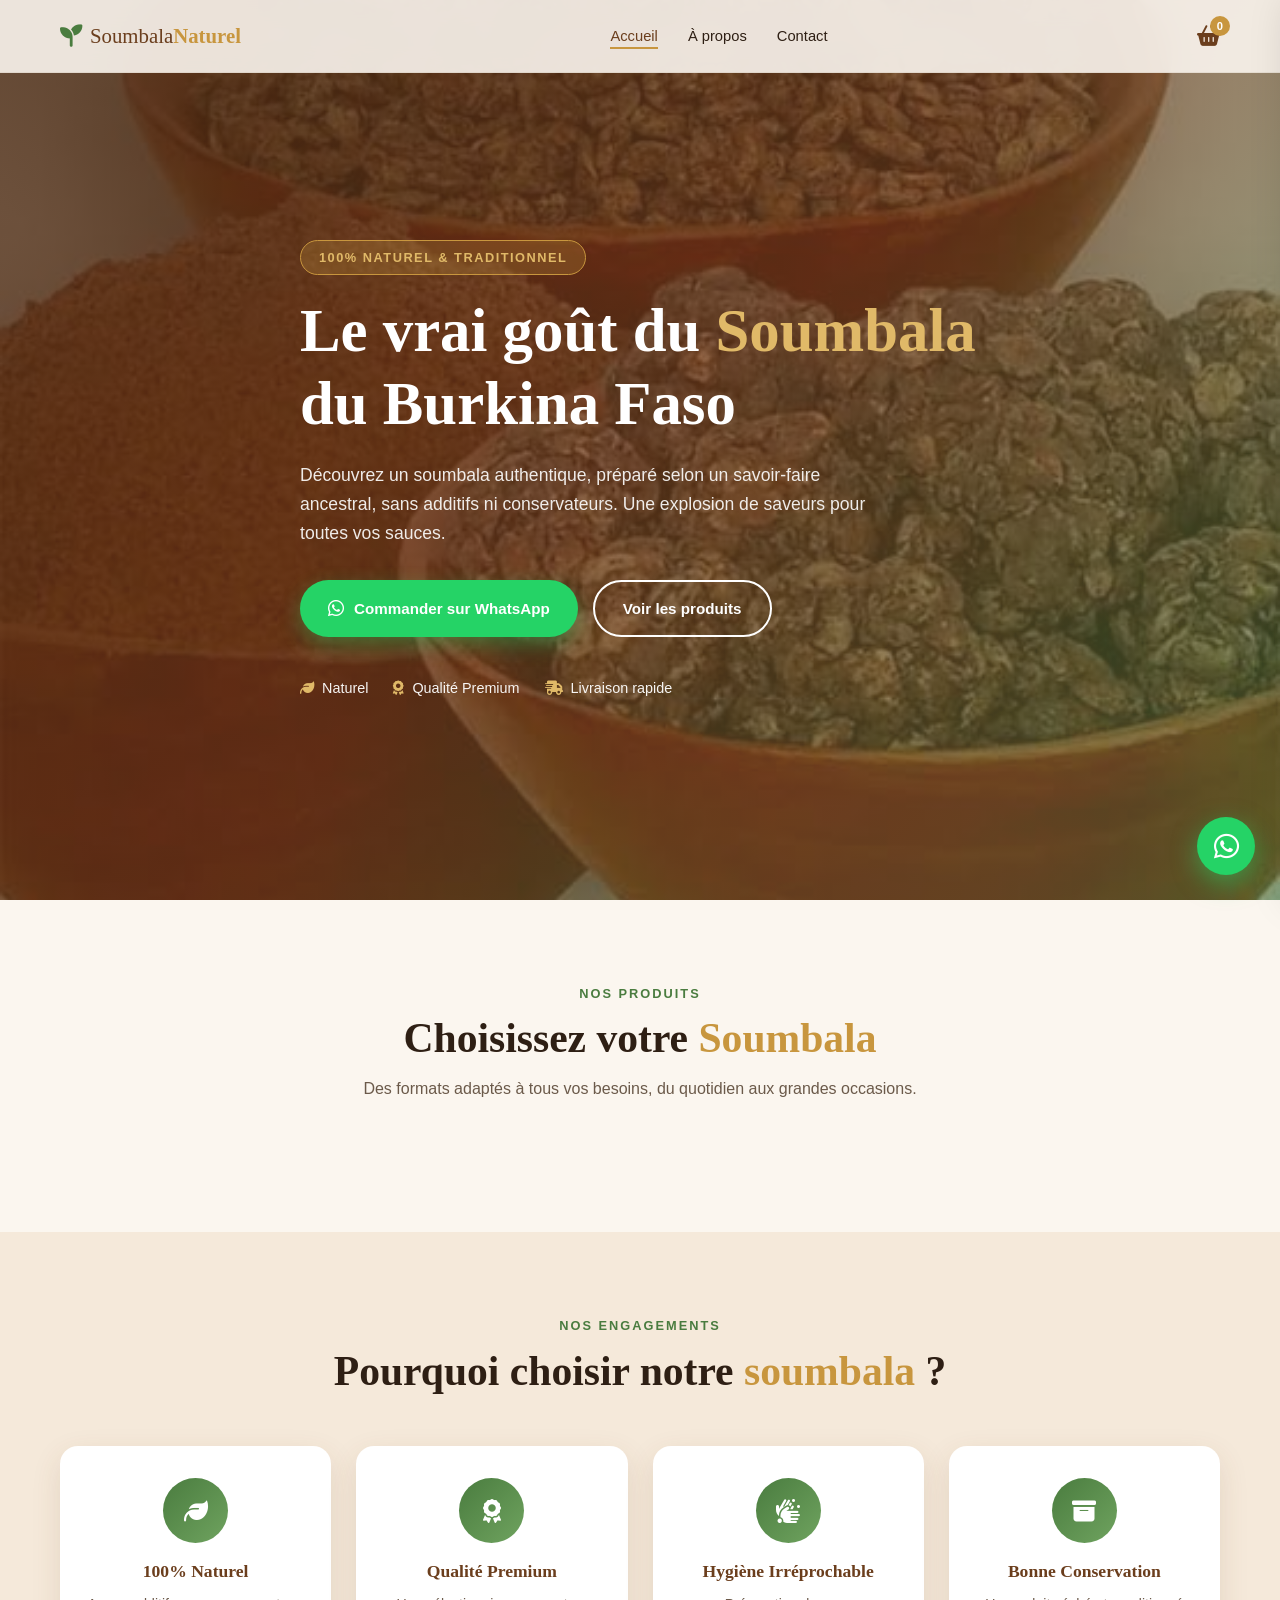
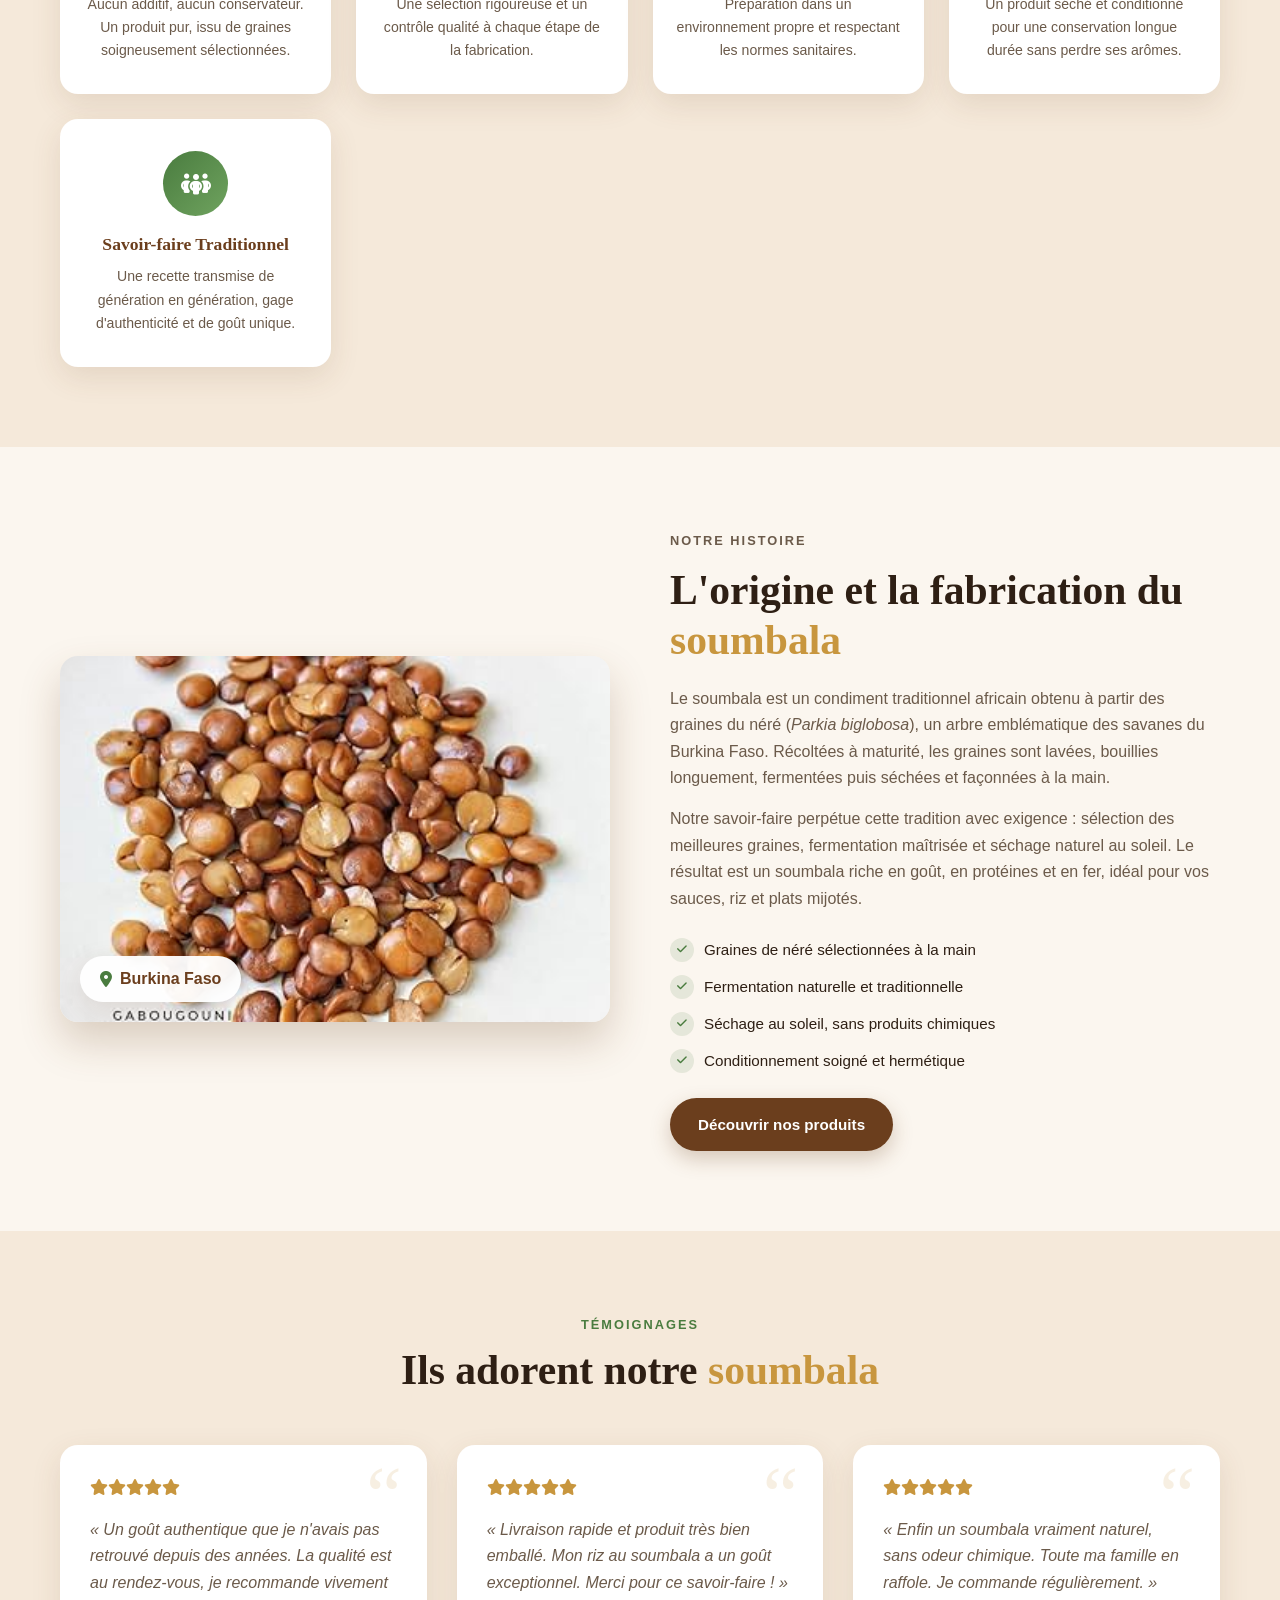
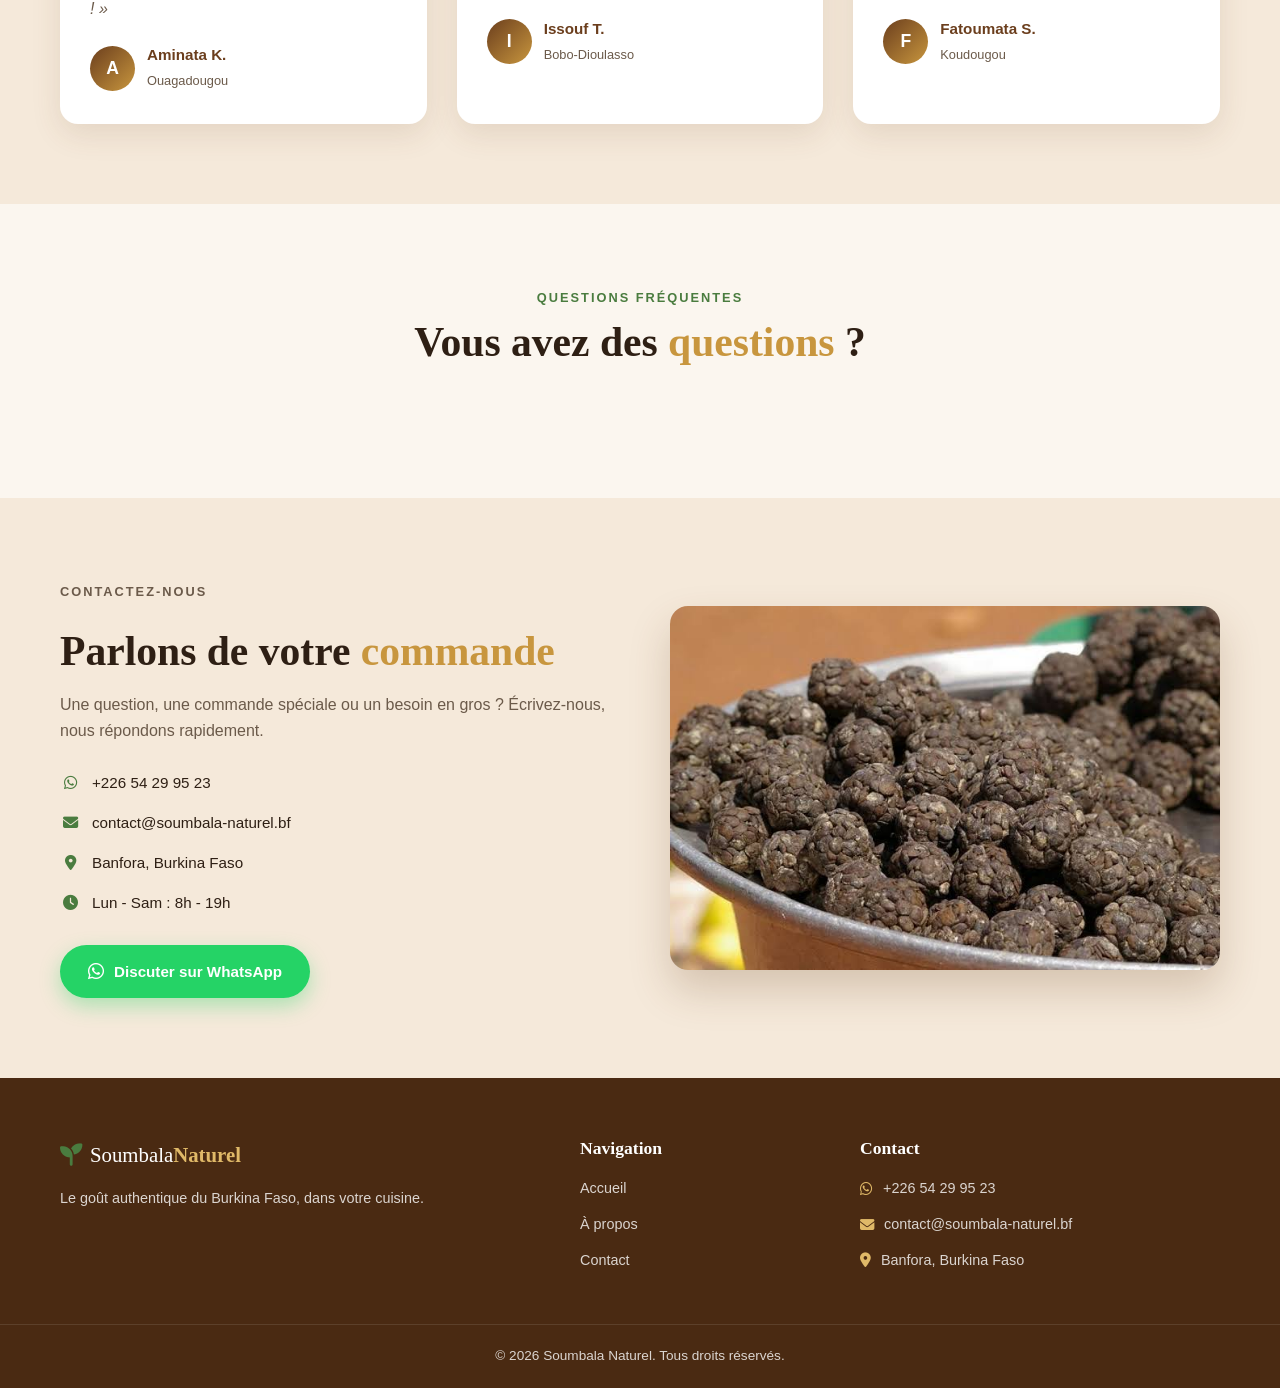
==== commit 067f5653: "Update index.html" ====
--- a/index.html
+++ b/index.html
@@ -165,7 +165,10 @@
           <p>« Un goût authentique que je n'avais pas retrouvé depuis des années. La qualité est au rendez-vous, je recommande vivement ! »</p>
           <div class="avis-author">
             <div class="avatar">A</div>
-            <div><strong>Aminata K.</strong><span>Ouagadougou</span></div>
+            <div><strong>Aminata K.</strong><span>Ouagadougou
+            
+            
+    </span></div>
           </div>
         </div>
         <div class="avis-card">
@@ -211,7 +214,7 @@
         <ul class="contact-list">
           <li><i class="fa-brands fa-whatsapp"></i> <span>+226 54 29 95 23</span></li>
           <li><i class="fa-solid fa-envelope"></i> <span>contact@soumbala-naturel.bf</span></li>
-          <li><i class="fa-solid fa-location-dot"></i> <span>Ouagadougou, Burkina Faso</span></li>
+          <li><i class="fa-solid fa-location-dot"></i> <span>Banfora, Burkina Faso</span></li>
           <li><i class="fa-solid fa-clock"></i> <span>Lun - Sam : 8h - 19h</span></li>
         </ul>
         <a href="https://wa.me/22654299523?text=Bonjour%2C%20je%20souhaite%20des%20informations%20sur%20le%20soumbala."
@@ -248,12 +251,12 @@
         <ul>
           <li><i class="fa-brands fa-whatsapp"></i> +226 54 29 95 23</li>
           <li><i class="fa-solid fa-envelope"></i> contact@soumbala-naturel.bf</li>
-          <li><i class="fa-solid fa-location-dot"></i> Ouagadougou, Burkina Faso</li>
+          <li><i class="fa-solid fa-location-dot"></i> Banfora, Burkina Faso</li>
         </ul>
       </div>
     </div>
     <div class="footer-bottom">
-      <p>© 2025 Soumbala Naturel. Tous droits réservés.</p>
+      <p>© 2026 Soumbala Naturel. Tous droits réservés.</p>
     </div>
   </footer>
 
